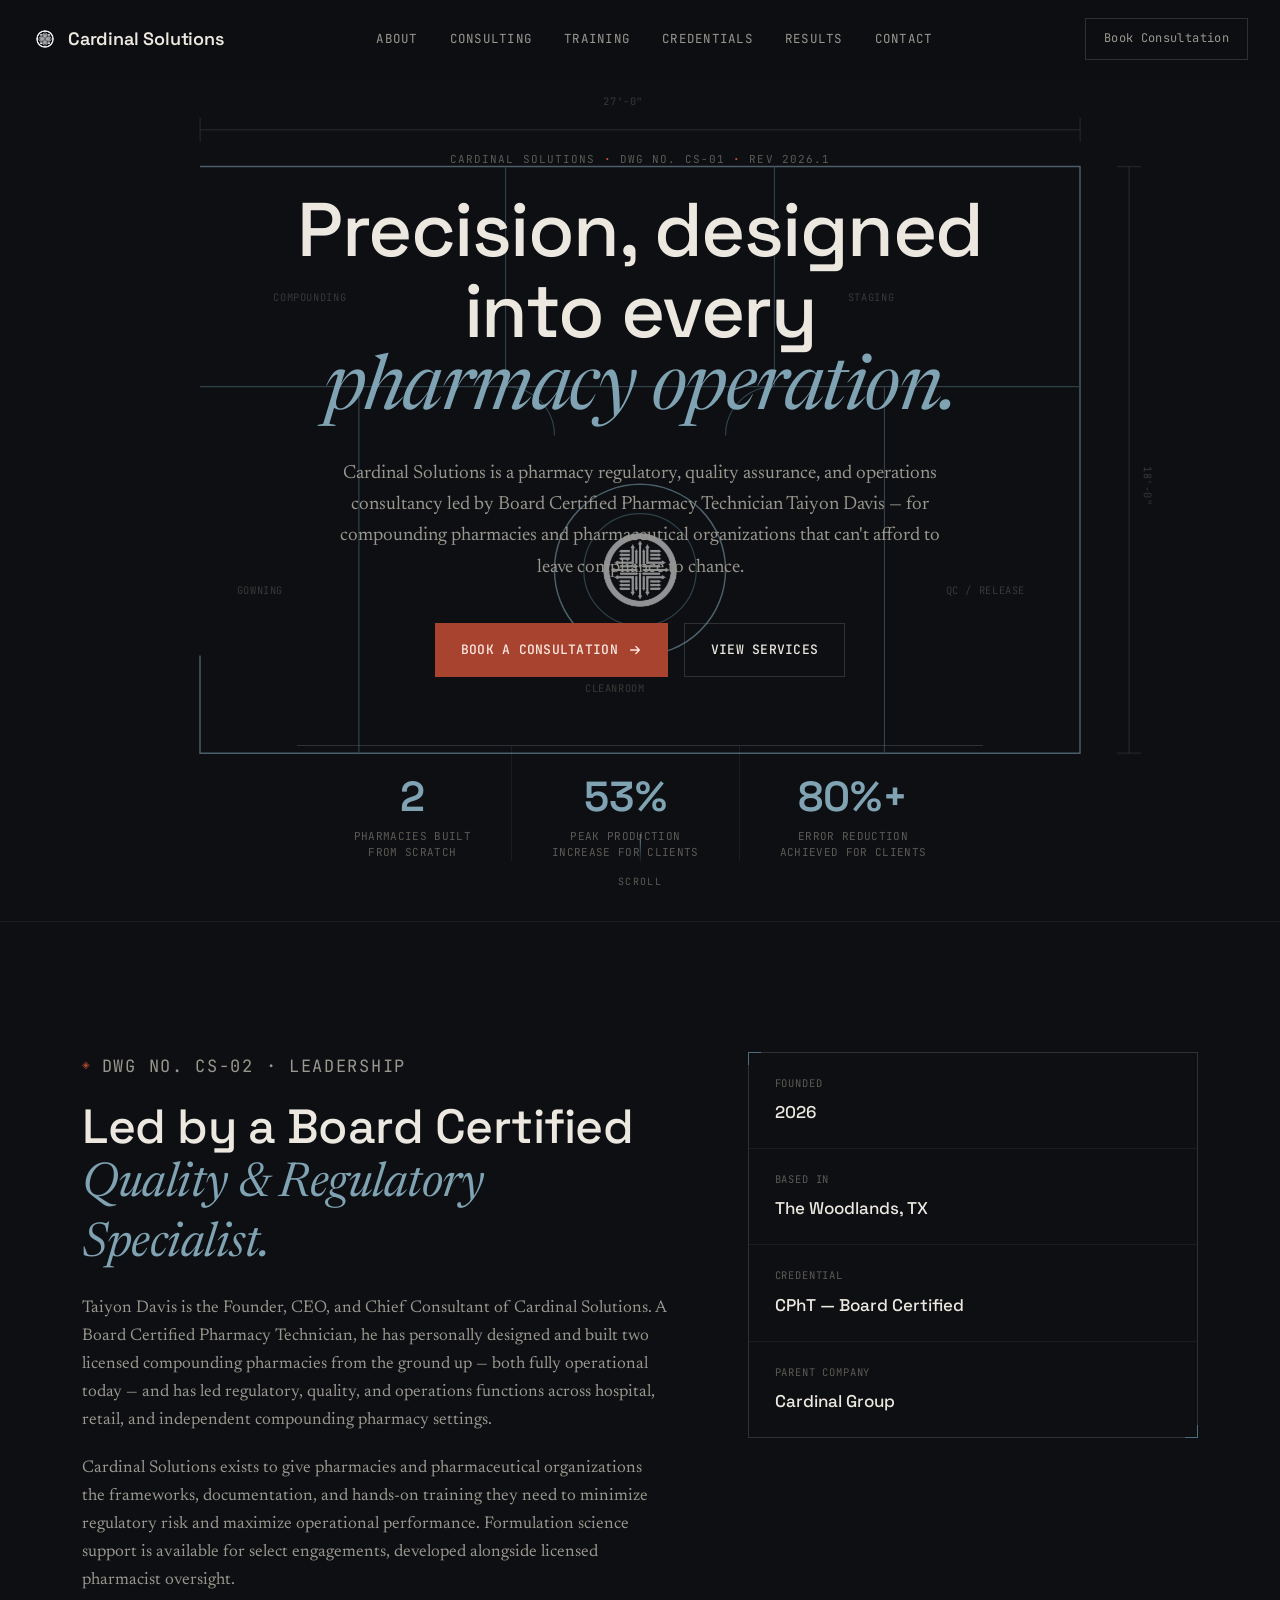
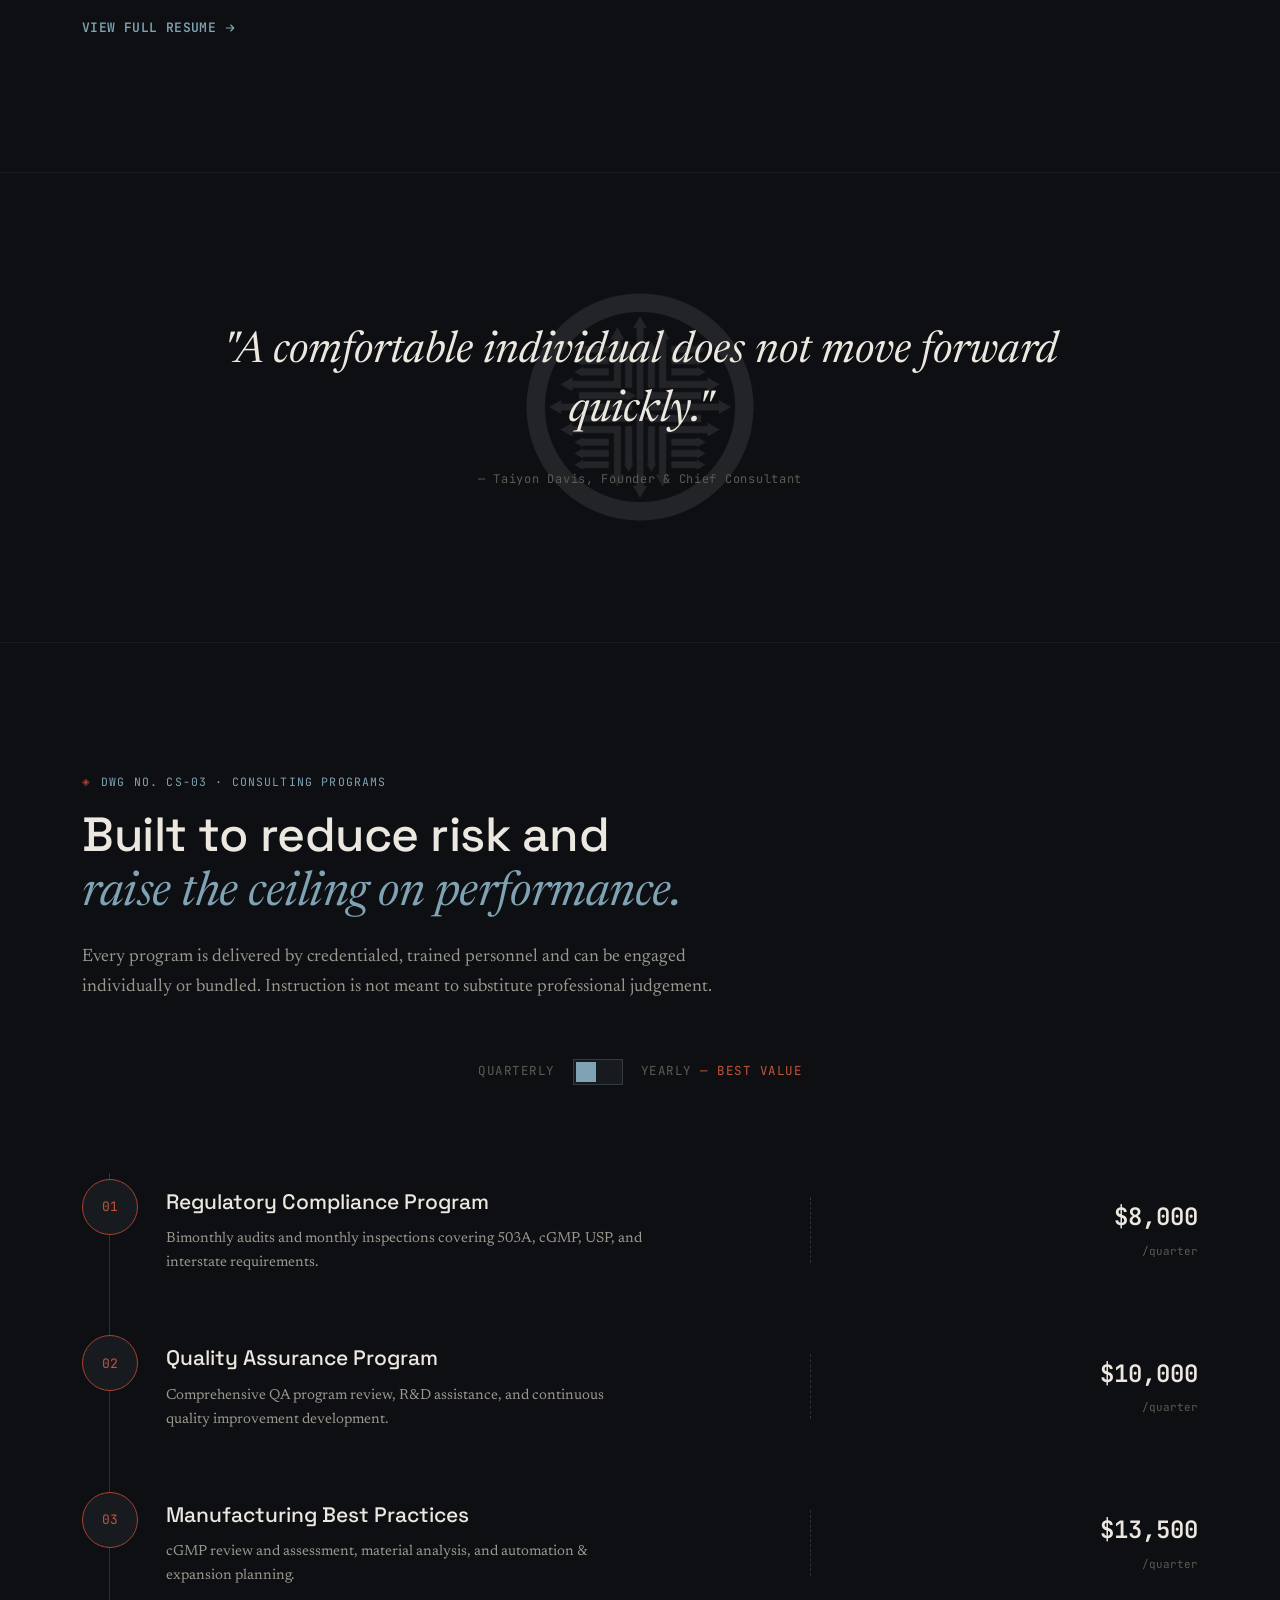
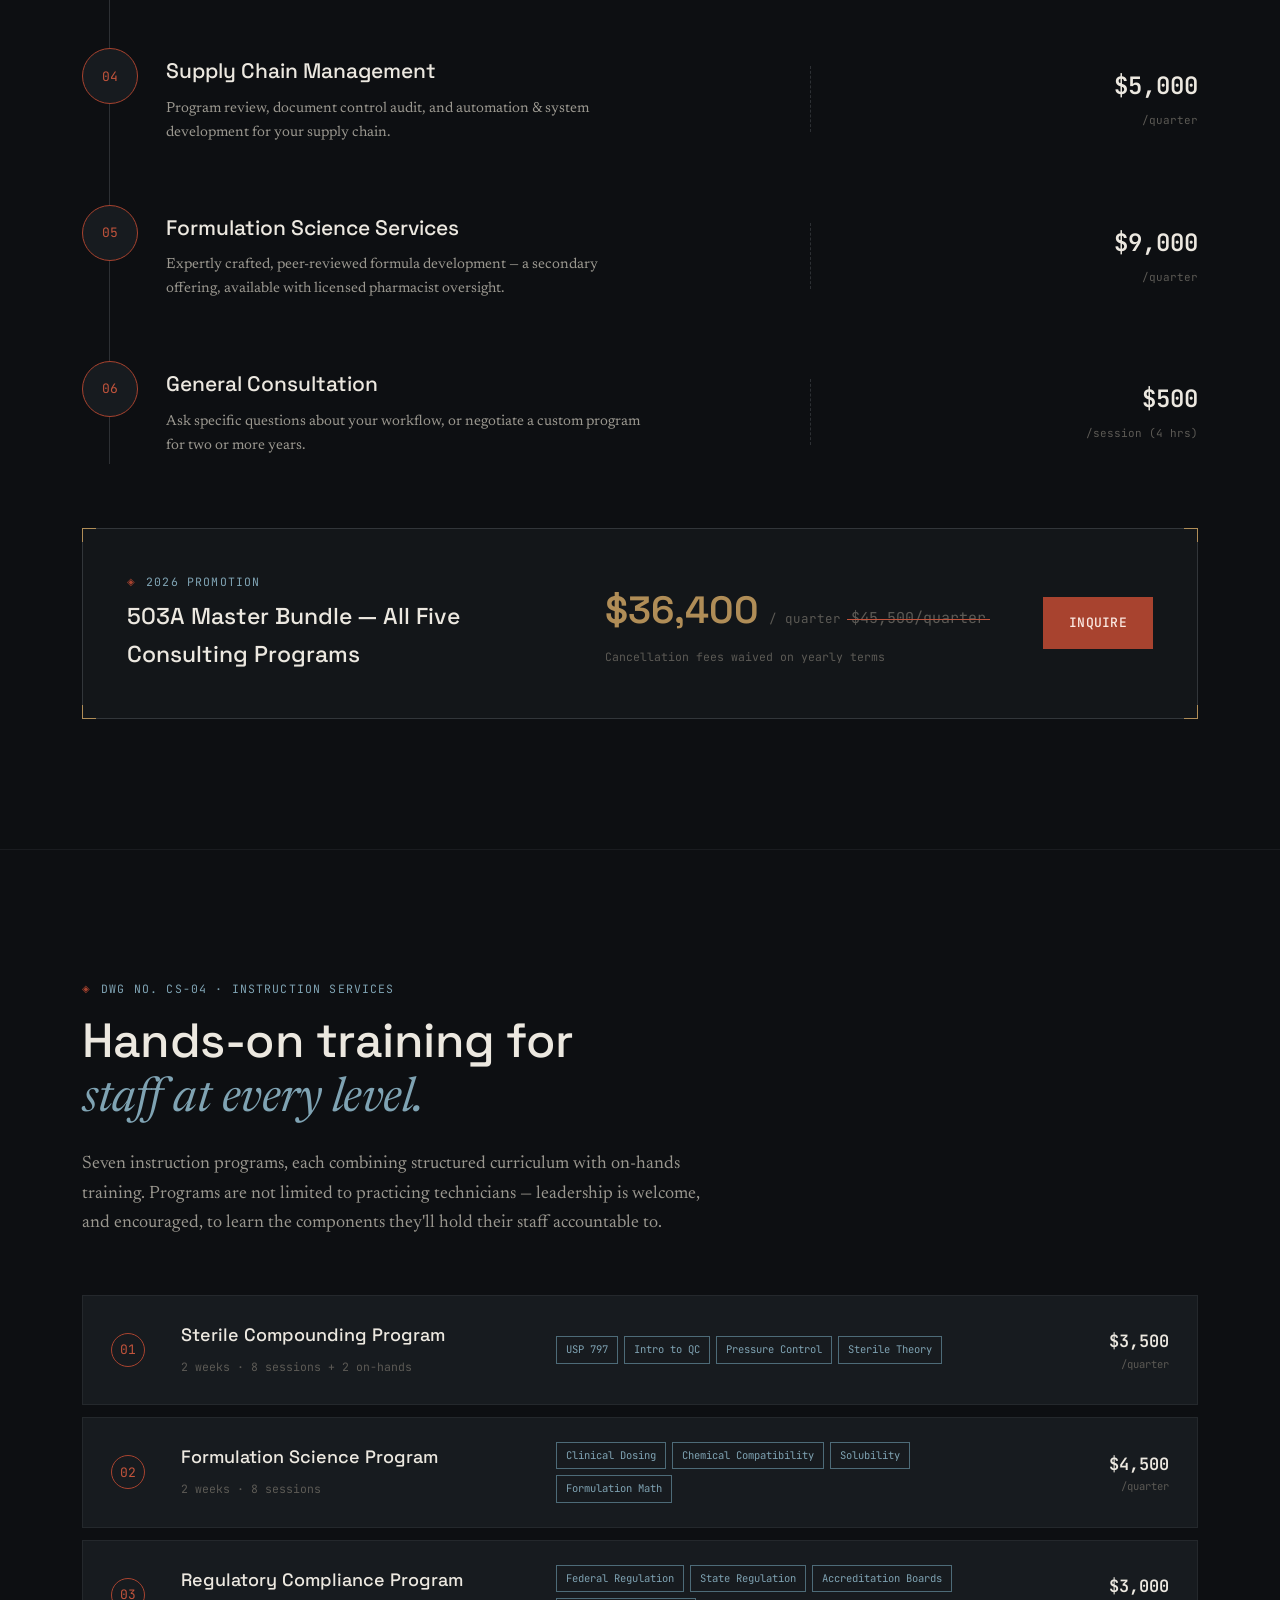
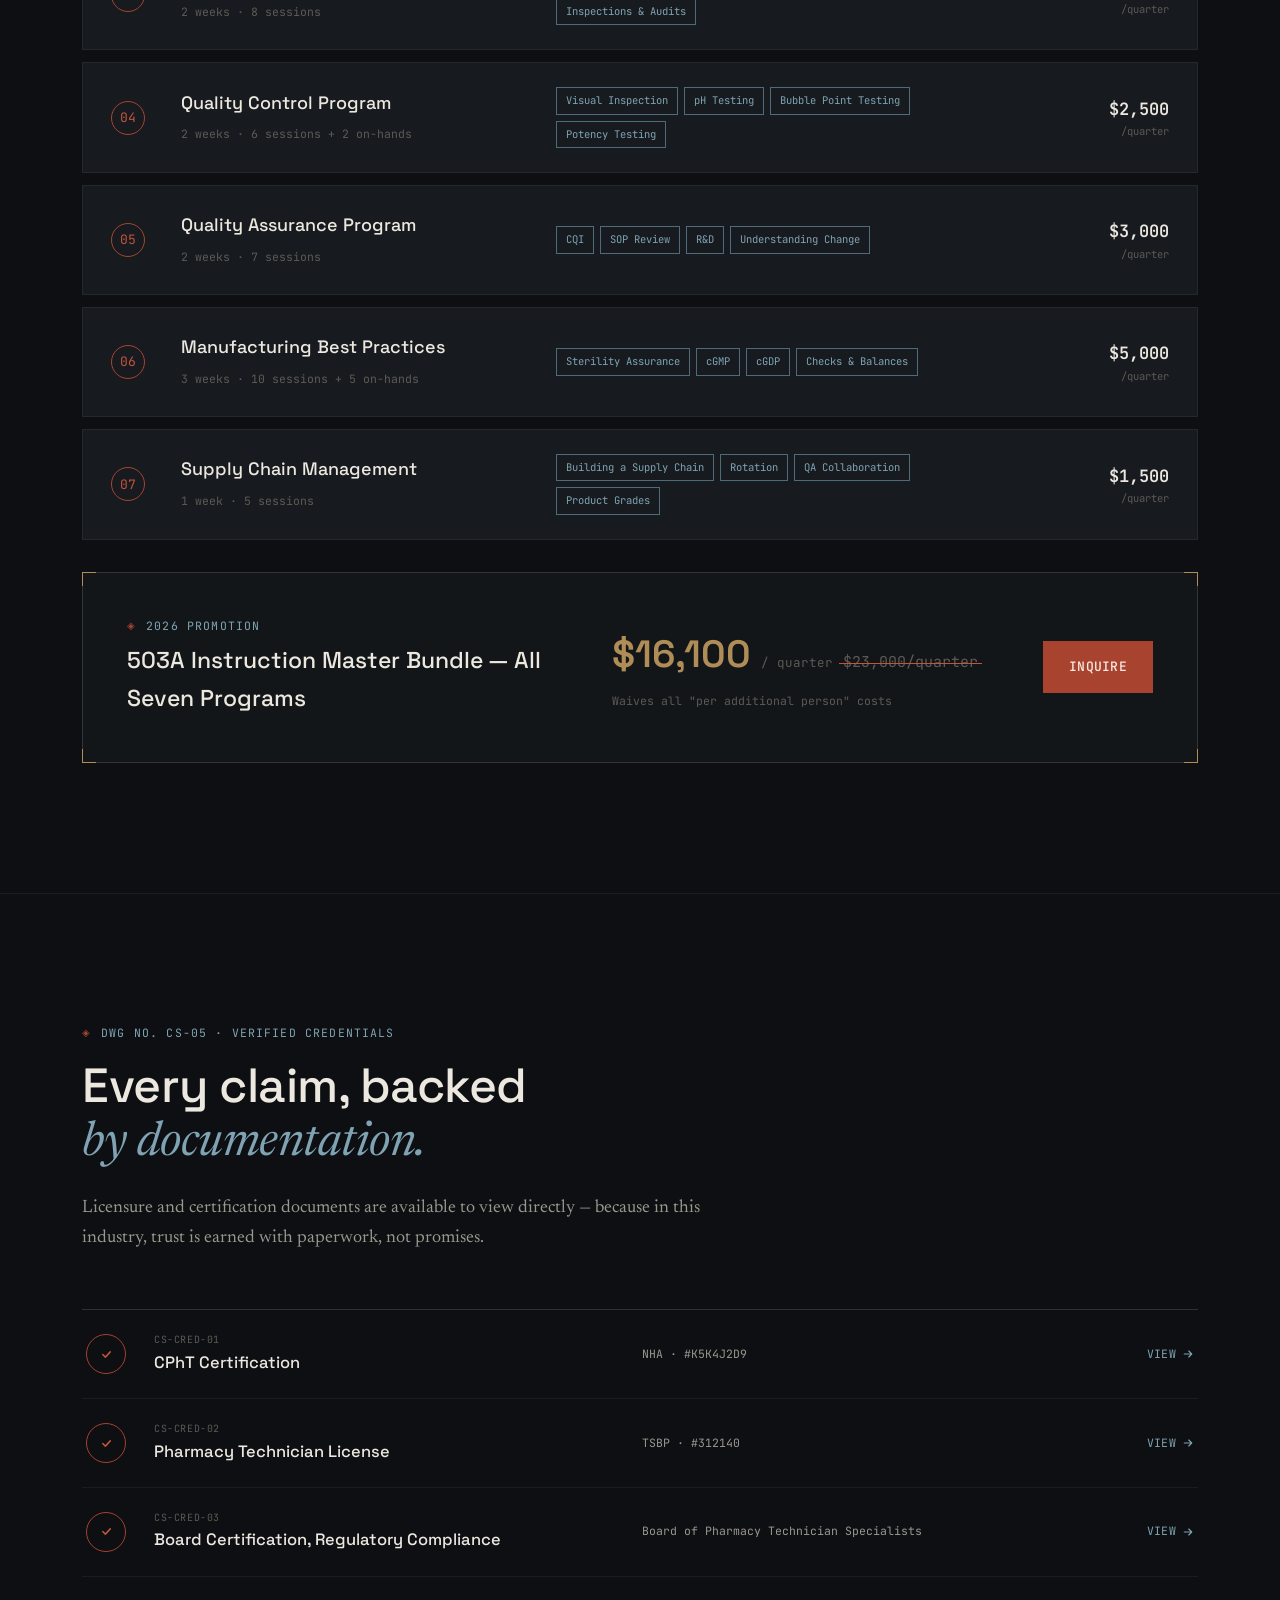
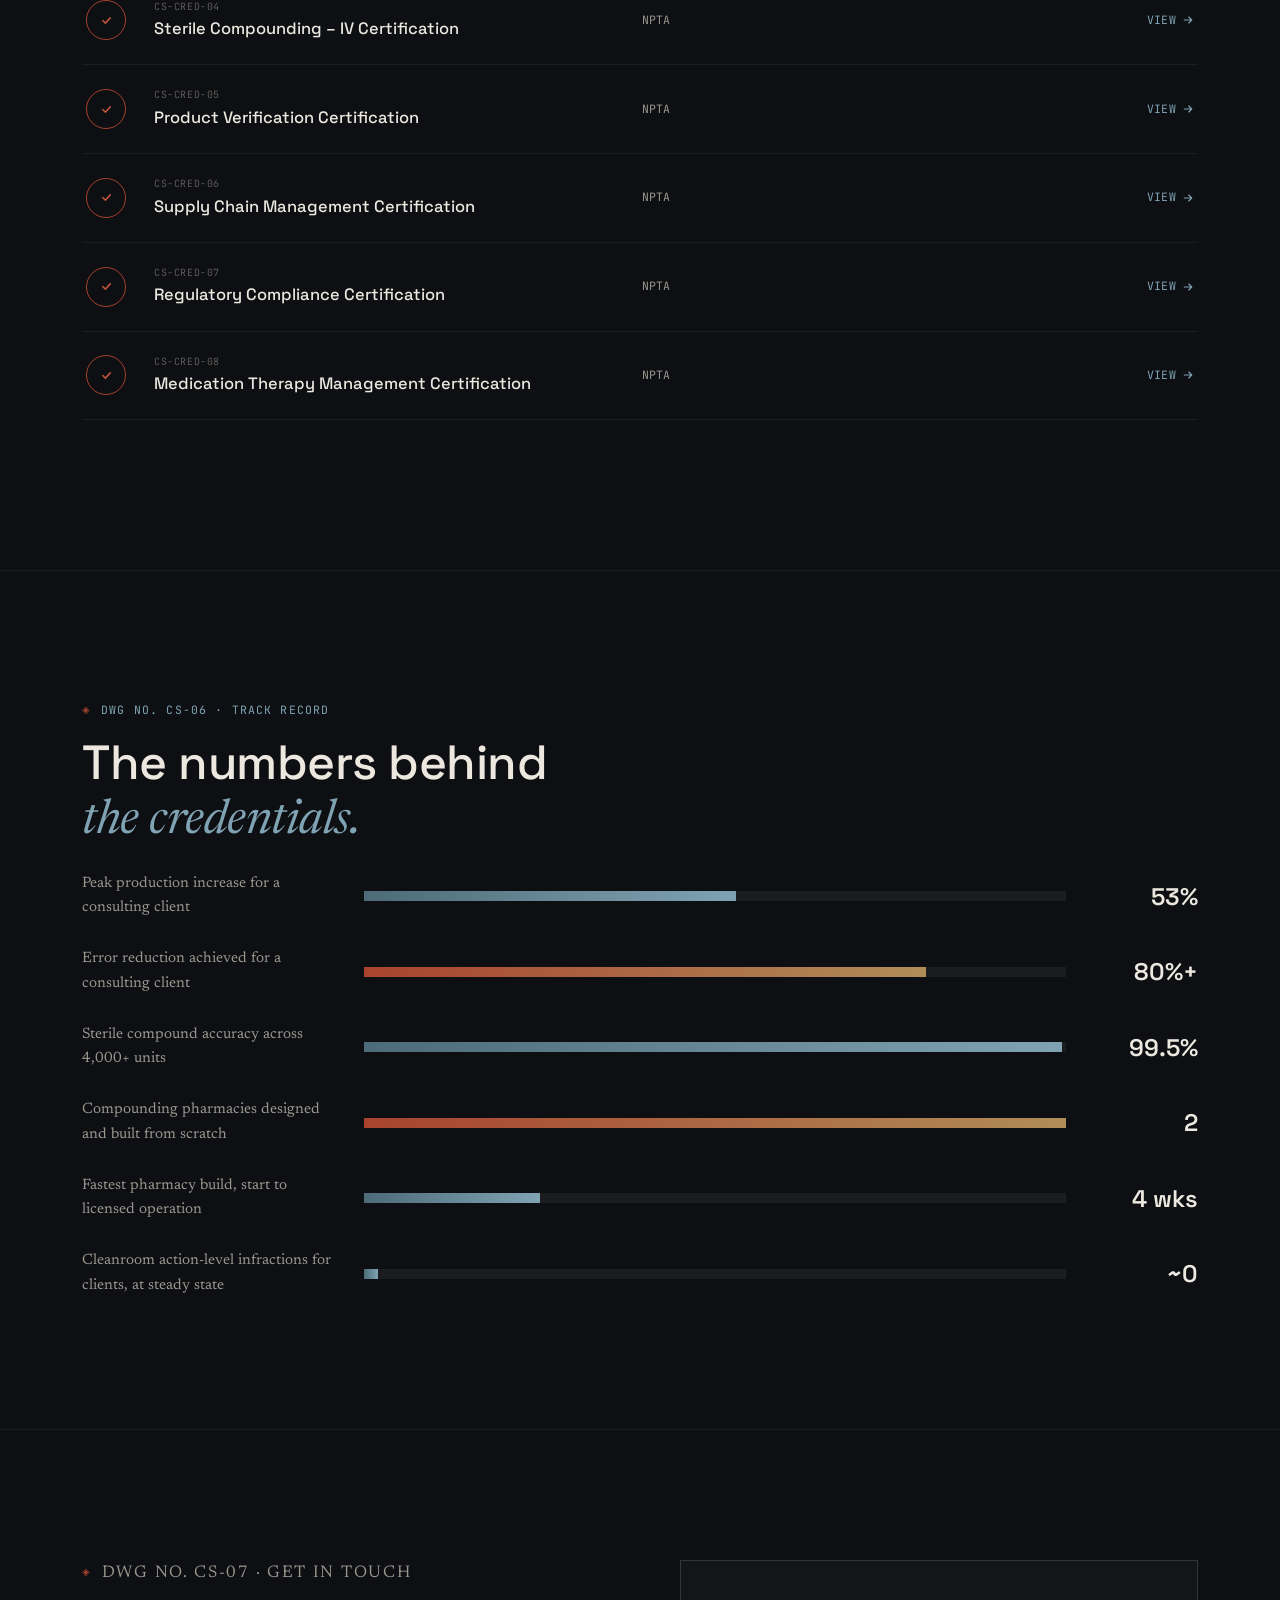
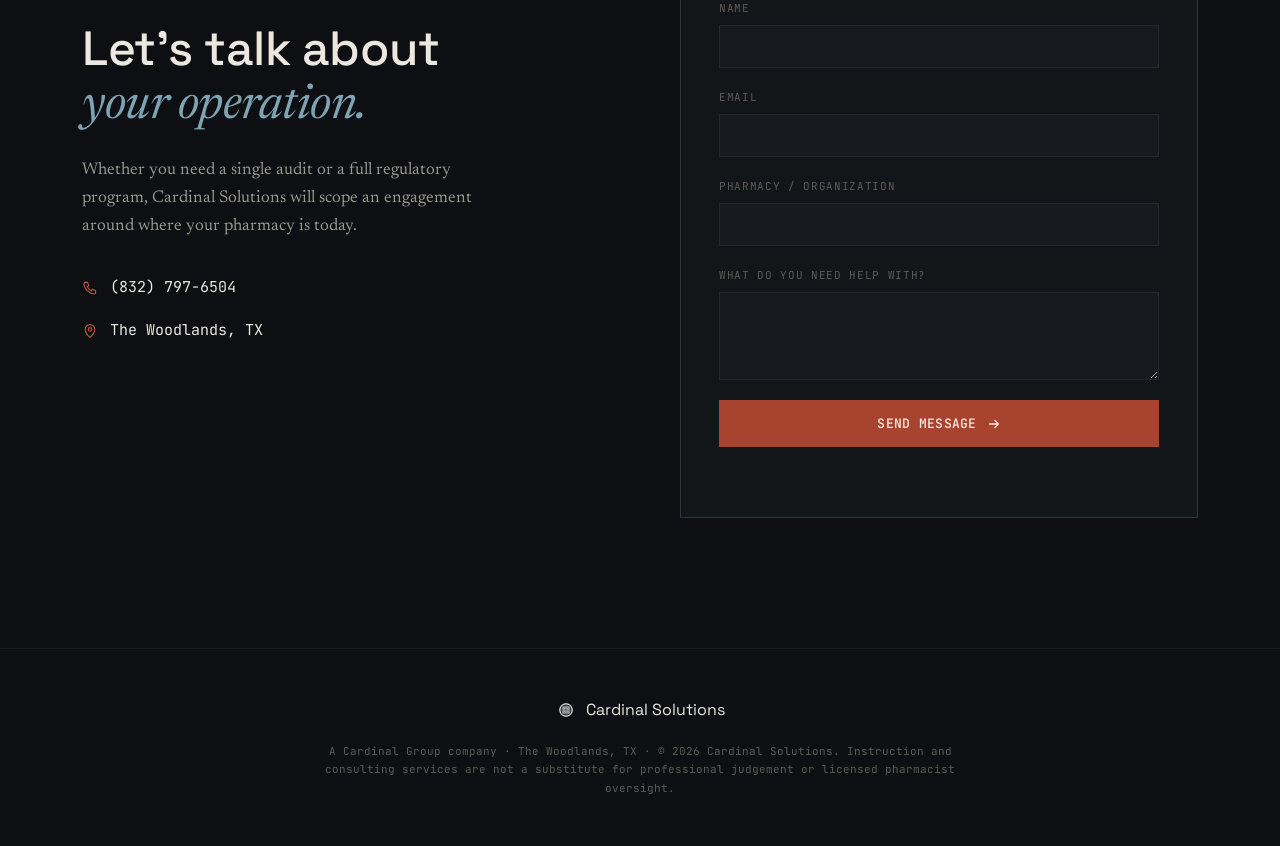
==== index.html @ 23b8e98d "Initial Cardinal Solutions site" ====
<!DOCTYPE html>
<html lang="en">
<head>
<meta charset="UTF-8">
<meta name="viewport" content="width=device-width, initial-scale=1.0">
<title>Cardinal Solutions — Pharmacy Regulatory, Quality &amp; Operations Consulting</title>
<meta name="description" content="Cardinal Solutions provides regulatory compliance, quality assurance, and operations consulting for compounding pharmacies and pharmaceutical organizations, led by Board Certified Pharmacy Technician Taiyon Davis.">
<link rel="icon" href="assets/brand/logo.png">
<link rel="preconnect" href="https://fonts.googleapis.com">
<link rel="preconnect" href="https://fonts.gstatic.com" crossorigin>
<link href="https://fonts.googleapis.com/css2?family=Space+Grotesk:wght@400;500;600;700&family=Newsreader:ital,wght@0,400;0,500;1,400;1,500&family=JetBrains+Mono:wght@400;500;600&display=swap" rel="stylesheet">
<link rel="stylesheet" href="styles.css">
</head>
<body>

<div style="position:fixed;top:0;left:0;width:100%;height:2px;z-index:1000;"><div id="progressFill" style="height:100%;width:0%;background:linear-gradient(90deg,var(--redline),var(--gold));transition:width .1s linear;"></div></div>

<header class="nav" id="nav">
  <a href="#top" class="nav-brand">
    <img src="assets/brand/logo.png" alt="Cardinal Solutions" class="nav-logo">
    <span>Cardinal Solutions</span>
  </a>
  <nav class="nav-links" id="navLinks">
    <a href="#about" data-nav>About</a>
    <a href="#services" data-nav>Consulting</a>
    <a href="#courses" data-nav>Training</a>
    <a href="#credentials" data-nav>Credentials</a>
    <a href="#results" data-nav>Results</a>
    <a href="#contact" data-nav>Contact</a>
  </nav>
  <a href="#contact" class="nav-cta">Book Consultation</a>
  <button class="nav-toggle" id="navToggle" aria-label="Toggle menu"><span></span><span></span><span></span></button>
</header>

<!-- HERO -->
<section class="hero" id="top">
  <div class="hero-schematic">
    <svg viewBox="0 0 900 620" fill="none" xmlns="http://www.w3.org/2000/svg">
      <rect class="schem-line bright" x="90" y="70" width="720" height="480" style="animation-delay:0s" />
      <path class="schem-line" d="M 340 70 L 340 250 L 90 250" style="animation-delay:.3s" />
      <path class="schem-line" d="M 340 250 L 560 250 L 560 70" style="animation-delay:.5s" />
      <path class="schem-line" d="M 560 250 L 810 250" style="animation-delay:.6s" />
      <path class="schem-line" d="M 220 250 L 220 550" style="animation-delay:.7s" />
      <path class="schem-line" d="M 650 250 L 650 550" style="animation-delay:.8s" />
      <path class="schem-line" d="M 340 250 A 40 40 0 0 1 380 290" style="animation-delay:1.1s" />
      <path class="schem-line" d="M 560 250 A 40 40 0 0 0 520 290" style="animation-delay:1.2s" />
      <g style="animation-delay:1.4s">
        <circle class="schem-line bright" cx="450" cy="400" r="70" />
        <circle class="schem-line" cx="450" cy="400" r="46" style="animation-delay:1.6s" />
        <image class="schem-emblem" x="405" y="355" width="90" height="90" href="assets/brand/logo.png" style="animation-delay:1.9s" />
      </g>
      <g class="schem-dim">
        <path class="schem-line schem-dim" d="M 90 40 L 810 40" style="animation-delay:2.1s" />
        <path class="schem-line schem-dim" d="M 90 30 L 90 50 M 810 30 L 810 50" style="animation-delay:2.2s" />
        <path class="schem-line schem-dim" d="M 850 70 L 850 550" style="animation-delay:2.1s" />
        <path class="schem-line schem-dim" d="M 840 70 L 860 70 M 840 550 L 860 550" style="animation-delay:2.2s" />
      </g>
      <text class="schem-label" x="150" y="180" style="animation-delay:2.4s">COMPOUNDING</text>
      <text class="schem-label" x="620" y="180" style="animation-delay:2.5s">STAGING</text>
      <text class="schem-label" x="120" y="420" style="animation-delay:2.6s">GOWNING</text>
      <text class="schem-label" x="700" y="420" style="animation-delay:2.7s">QC / RELEASE</text>
      <text class="schem-label" x="405" y="500" style="animation-delay:2.8s">CLEANROOM</text>
      <text class="schem-label" x="420" y="20" style="animation-delay:2.9s">27'-0"</text>
      <text class="schem-label" x="862" y="315" style="animation-delay:2.9s" transform="rotate(90 862 315)">18'-0"</text>
    </svg>
  </div>
  <div class="hero-inner">
    <p class="hero-dwgnum reveal">Cardinal Solutions <b>·</b> Dwg No. CS&#8209;01 <b>·</b> Rev 2026.1</p>
    <h1 class="hero-title">
      <span class="line reveal">Precision, designed</span>
      <span class="line reveal">into every</span>
      <span class="line reveal hero-accent">pharmacy operation.</span>
    </h1>
    <p class="hero-sub reveal">
      Cardinal Solutions is a pharmacy regulatory, quality assurance, and operations
      consultancy led by Board Certified Pharmacy Technician Taiyon Davis — for
      compounding pharmacies and pharmaceutical organizations that can't afford to
      leave compliance to chance.
    </p>
    <div class="hero-actions reveal">
      <a href="#contact" class="btn btn-primary"><span>Book a Consultation</span>
        <svg width="14" height="14" viewBox="0 0 16 16" fill="none"><path d="M3 8h10M9 4l4 4-4 4" stroke="currentColor" stroke-width="1.5" stroke-linecap="round" stroke-linejoin="round"/></svg>
      </a>
      <a href="#services" class="btn btn-ghost">View Services</a>
    </div>
    <div class="hero-stats reveal">
      <div class="hero-stat"><span class="stat-num" data-count="2">0</span><span class="stat-label">Pharmacies built<br>from scratch</span></div>
      <div class="hero-stat"><span class="stat-num" data-count="53" data-suffix="%">0</span><span class="stat-label">Peak production<br>increase for clients</span></div>
      <div class="hero-stat"><span class="stat-num" data-count="80" data-suffix="%+">0</span><span class="stat-label">Error reduction<br>achieved for clients</span></div>
    </div>
  </div>
  <div class="hero-scroll-cue"><span></span>Scroll</div>
</section>

<!-- ABOUT -->
<section class="section about" id="about">
  <div class="section-inner about-grid">
    <div class="about-copy">
      <p class="eyebrow reveal">Dwg No. CS&#8209;02 · Leadership</p>
      <h2 class="section-title reveal">Led by a Board Certified<br><em>Quality &amp; Regulatory Specialist.</em></h2>
      <p class="reveal">
        Taiyon Davis is the Founder, CEO, and Chief Consultant of Cardinal Solutions.
        A Board Certified Pharmacy Technician, he has personally designed and built two
        licensed compounding pharmacies from the ground up — both fully operational
        today — and has led regulatory, quality, and operations functions across
        hospital, retail, and independent compounding pharmacy settings.
      </p>
      <p class="reveal">
        Cardinal Solutions exists to give pharmacies and pharmaceutical organizations
        the frameworks, documentation, and hands-on training they need to minimize
        regulatory risk and maximize operational performance. Formulation science
        support is available for select engagements, developed alongside licensed
        pharmacist oversight.
      </p>
      <a href="assets/credentials/resume-taiyon-davis.pdf" target="_blank" rel="noopener" class="link-arrow reveal">
        View full resume <svg width="12" height="12" viewBox="0 0 16 16" fill="none"><path d="M3 8h10M9 4l4 4-4 4" stroke="currentColor" stroke-width="1.5" stroke-linecap="round" stroke-linejoin="round"/></svg>
      </a>
    </div>
    <div class="reveal">
      <div class="spec-panel">
        <div class="spec-row"><span class="spec-label">Founded</span><span class="spec-value">2026</span></div>
        <div class="spec-row"><span class="spec-label">Based in</span><span class="spec-value">The Woodlands, TX</span></div>
        <div class="spec-row"><span class="spec-label">Credential</span><span class="spec-value">CPhT — Board Certified</span></div>
        <div class="spec-row"><span class="spec-label">Parent company</span><span class="spec-value">Cardinal Group</span></div>
      </div>
    </div>
  </div>
</section>

<!-- FULL-BLEED QUOTE BREAK -->
<section class="quote-break">
  <img class="quote-break-watermark" src="assets/brand/logo.png" alt="">
  <blockquote class="reveal">"A comfortable individual does not move forward quickly."</blockquote>
  <cite class="reveal">— Taiyon Davis, Founder &amp; Chief Consultant</cite>
</section>

<!-- SERVICES — PROCESS FLOW -->
<section class="section services" id="services">
  <div class="section-inner">
    <p class="eyebrow reveal">Dwg No. CS&#8209;03 · Consulting Programs</p>
    <h2 class="section-title reveal">Built to reduce risk and<br><em>raise the ceiling on performance.</em></h2>
    <p class="section-lede reveal">
      Every program is delivered by credentialed, trained personnel and can be engaged
      individually or bundled. Instruction is not meant to substitute professional judgement.
    </p>

    <div class="pricing-toggle reveal">
      <span class="toggle-label" data-period-label="quarterly">Quarterly</span>
      <button class="toggle-switch" id="periodToggle" role="switch" aria-checked="false" aria-label="Toggle between quarterly and yearly pricing"><span class="toggle-knob"></span></button>
      <span class="toggle-label" data-period-label="yearly">Yearly <em>— best value</em></span>
    </div>

    <div class="flow" id="servicesFlow"><div class="flow-spine"></div></div>

    <div class="bundle-card reveal">
      <span class="corner-tl"></span><span class="corner-tr"></span><span class="corner-bl"></span><span class="corner-br"></span>
      <div class="bundle-head"><p class="eyebrow" style="margin-bottom:6px">2026 Promotion</p><h3>503A Master Bundle — All Five Consulting Programs</h3></div>
      <div class="bundle-prices">
        <div class="bundle-price" data-period="quarterly"><span class="bundle-price-num">$36,400</span><span class="bundle-price-unit">/ quarter</span><span class="bundle-price-was">$45,500/quarter<span class="strike"></span></span></div>
        <div class="bundle-price" data-period="yearly" style="display:none"><span class="bundle-price-num">$122,590</span><span class="bundle-price-unit">/ year</span><span class="bundle-price-was">$149,500/year<span class="strike"></span></span></div>
        <p class="bundle-price-note">Cancellation fees waived on yearly terms</p>
      </div>
      <a href="#contact" class="btn btn-primary">Inquire</a>
    </div>
  </div>
</section>

<!-- COURSES -->
<section class="section courses" id="courses">
  <div class="section-inner">
    <p class="eyebrow reveal">Dwg No. CS&#8209;04 · Instruction Services</p>
    <h2 class="section-title reveal">Hands-on training for<br><em>staff at every level.</em></h2>
    <p class="section-lede reveal">
      Seven instruction programs, each combining structured curriculum with on-hands
      training. Programs are not limited to practicing technicians — leadership is
      welcome, and encouraged, to learn the components they'll hold their staff accountable to.
    </p>
    <div class="course-list" id="courseList"></div>
    <div class="bundle-card reveal">
      <span class="corner-tl"></span><span class="corner-tr"></span><span class="corner-bl"></span><span class="corner-br"></span>
      <div class="bundle-head"><p class="eyebrow" style="margin-bottom:6px">2026 Promotion</p><h3>503A Instruction Master Bundle — All Seven Programs</h3></div>
      <div class="bundle-prices">
        <div class="bundle-price" data-period="quarterly"><span class="bundle-price-num">$16,100</span><span class="bundle-price-unit">/ quarter</span><span class="bundle-price-was">$23,000/quarter<span class="strike"></span></span></div>
        <div class="bundle-price" data-period="yearly" style="display:none"><span class="bundle-price-num">$60,000</span><span class="bundle-price-unit">/ year</span><span class="bundle-price-was">$80,500/year<span class="strike"></span></span></div>
        <p class="bundle-price-note">Waives all "per additional person" costs</p>
      </div>
      <a href="#contact" class="btn btn-primary">Inquire</a>
    </div>
  </div>
</section>

<!-- CREDENTIALS — CERTIFICATE WALL -->
<section class="section credentials" id="credentials">
  <div class="section-inner">
    <p class="eyebrow reveal">Dwg No. CS&#8209;05 · Verified Credentials</p>
    <h2 class="section-title reveal">Every claim, backed<br><em>by documentation.</em></h2>
    <p class="section-lede reveal">
      Licensure and certification documents are available to view directly — because
      in this industry, trust is earned with paperwork, not promises.
    </p>
    <div class="cred-ledger" id="certWall"></div>
  </div>
</section>

<!-- RESULTS — BAR CHART -->
<section class="section results" id="results">
  <div class="section-inner">
    <p class="eyebrow reveal">Dwg No. CS&#8209;06 · Track Record</p>
    <h2 class="section-title reveal">The numbers behind<br><em>the credentials.</em></h2>
    <div class="chart" id="resultsChart"></div>
  </div>
</section>

<!-- CONTACT -->
<section class="section contact" id="contact">
  <div class="section-inner contact-grid">
    <div class="contact-copy">
      <p class="eyebrow reveal">Dwg No. CS&#8209;07 · Get in Touch</p>
      <h2 class="section-title reveal">Let's talk about<br><em>your operation.</em></h2>
      <p class="reveal">Whether you need a single audit or a full regulatory program, Cardinal Solutions will scope an engagement around where your pharmacy is today.</p>
      <div class="contact-details reveal">
        <a href="tel:+18327976504" class="contact-line">
          <svg width="16" height="16" viewBox="0 0 20 20" fill="none"><path d="M4 3h3l1.5 4L6.5 8.5a11 11 0 0 0 5 5L13 11.5l4 1.5v3c0 1-1 1.5-2 1.5C9.5 17.5 2.5 10.5 2.5 5c0-1 .5-2 1.5-2Z" stroke="currentColor" stroke-width="1.4" stroke-linejoin="round"/></svg>
          (832) 797-6504
        </a>
        <div class="contact-line">
          <svg width="16" height="16" viewBox="0 0 20 20" fill="none"><path d="M10 18s6-5.5 6-10a6 6 0 1 0-12 0c0 4.5 6 10 6 10Z" stroke="currentColor" stroke-width="1.4"/><circle cx="10" cy="8" r="2.2" stroke="currentColor" stroke-width="1.4"/></svg>
          The Woodlands, TX
        </div>
      </div>
    </div>
    <form class="contact-form reveal" id="contactForm">
      <div class="form-row"><label for="fName">Name</label><input type="text" id="fName" name="name" required></div>
      <div class="form-row"><label for="fEmail">Email</label><input type="email" id="fEmail" name="email" required></div>
      <div class="form-row"><label for="fOrg">Pharmacy / Organization</label><input type="text" id="fOrg" name="org"></div>
      <div class="form-row"><label for="fMsg">What do you need help with?</label><textarea id="fMsg" name="message" rows="4" required></textarea></div>
      <button type="submit" class="btn btn-primary btn-block"><span>Send Message</span>
        <svg width="14" height="14" viewBox="0 0 16 16" fill="none"><path d="M3 8h10M9 4l4 4-4 4" stroke="currentColor" stroke-width="1.5" stroke-linecap="round" stroke-linejoin="round"/></svg>
      </button>
      <p class="form-note" id="formNote"></p>
    </form>
  </div>
</section>

<footer class="footer">
  <div class="footer-inner">
    <div class="footer-brand"><img src="assets/brand/logo.png" alt="Cardinal Solutions"><span>Cardinal Solutions</span></div>
    <p class="footer-note">A Cardinal Group company · The Woodlands, TX · © 2026 Cardinal Solutions. Instruction and consulting services are not a substitute for professional judgement or licensed pharmacist oversight.</p>
  </div>
</footer>

<script src="script.js"></script>
</body>
</html>
---- styles.css ----
/* ============================================
   CARDINAL SOLUTIONS — BLUEPRINT SYSTEM v2
   Quieter, warmer palette. Diagrams over cards.
   Display: Space Grotesk / Body: Newsreader / Data: JetBrains Mono
   ============================================ */
:root {
  --bg: #0d0f12;
  --bg-deep: #08090b;
  --surface: #131619;
  --card: #171b1f;
  --card-hover: #1c2126;
  --line: rgba(160, 170, 175, 0.09);
  --line-bright: rgba(160, 170, 175, 0.22);
  --grid-line: rgba(160, 170, 175, 0.04);
  --text: #ece8e0;
  --text-dim: #9a978f;
  --text-faint: #5c5a55;
  --blue: #7fa3b3;
  --blue-dim: #4d6b78;
  --redline: #a8432f;
  --redline-bright: #c2543c;
  --gold: #b08d57;

  --display: 'Space Grotesk', 'Arial Narrow', sans-serif;
  --serif: 'Newsreader', Georgia, serif;
  --mono: 'JetBrains Mono', 'Courier New', monospace;

  --container: 1180px;
  --ease: cubic-bezier(0.16, 1, 0.3, 1);
}

* { margin: 0; padding: 0; box-sizing: border-box; }
html { scroll-behavior: smooth; }

@media (prefers-reduced-motion: reduce) {
  html { scroll-behavior: auto; }
  * { animation-duration: 0.01ms !important; animation-iteration-count: 1 !important; transition-duration: 0.01ms !important; }
}

body {
  background: var(--bg);
  color: var(--text);
  font-family: var(--serif);
  font-size: 16px;
  line-height: 1.65;
  overflow-x: hidden;
  -webkit-font-smoothing: antialiased;
}

a { color: inherit; text-decoration: none; }
img { max-width: 100%; display: block; }
button { font-family: inherit; cursor: pointer; background: none; border: none; color: inherit; }
::selection { background: var(--redline); color: var(--text); }

.eyebrow { font-family: var(--mono); font-size: 11.5px; letter-spacing: 0.1em; text-transform: uppercase; color: var(--blue); margin-bottom: 16px; display: flex; align-items: center; gap: 10px; }
.eyebrow::before { content: '◈'; color: var(--redline); font-size: 10px; }

.section-title { font-family: var(--display); font-weight: 500; font-size: clamp(30px, 4vw, 48px); line-height: 1.12; letter-spacing: -0.01em; margin-bottom: 22px; }
.section-title em { font-style: italic; font-family: var(--serif); color: var(--blue); font-weight: 400; }
.section-lede { color: var(--text-dim); font-size: 18px; max-width: 640px; margin-bottom: 56px; font-family: var(--serif); }
.section { padding: 130px 0; position: relative; border-top: 1px solid var(--line); }
.section-inner { max-width: var(--container); margin: 0 auto; padding: 0 32px; }

.reveal { opacity: 0; transform: translateY(24px); transition: opacity 0.8s var(--ease), transform 0.8s var(--ease); }
.reveal.in-view { opacity: 1; transform: translateY(0); }

/* ============ NAV ============ */
.nav { position: fixed; top: 0; left: 0; right: 0; z-index: 500; display: flex; align-items: center; justify-content: space-between; padding: 18px 32px; background: rgba(13,15,18,0.78); backdrop-filter: blur(14px); border-bottom: 1px solid transparent; transition: border-color 0.4s var(--ease), padding 0.4s var(--ease); }
.nav.scrolled { border-bottom-color: var(--line-bright); padding: 12px 32px; }
.nav-brand { display: flex; align-items: center; gap: 10px; font-family: var(--display); font-size: 18px; font-weight: 600; letter-spacing: -0.01em; }
.nav-logo { width: 26px; height: 26px; filter: invert(1); opacity: 0.95; }
.nav-links { display: flex; gap: 4px; font-family: var(--mono); }
.nav-links a { font-size: 12.5px; color: var(--text-dim); padding: 8px 14px; letter-spacing: 0.02em; transition: color 0.25s; position: relative; text-transform: uppercase; }
.nav-links a:hover { color: var(--text); }
.nav-links a.active { color: var(--blue); }
.nav-links a.active::before { content: '# '; color: var(--redline); }
.nav-cta { font-family: var(--mono); font-size: 12px; padding: 10px 18px; border: 1px solid var(--line-bright); color: var(--text-dim); transition: all 0.3s var(--ease); letter-spacing: 0.03em; }
.nav-cta:hover { border-color: var(--blue); color: var(--blue); }
.nav-toggle { display: none; flex-direction: column; gap: 5px; width: 26px; }
.nav-toggle span { display: block; height: 1.5px; background: var(--text); }

/* ============ HERO ============ */
.hero {
  position: relative; min-height: 100vh; display: flex; align-items: center; justify-content: center; padding: 150px 32px 60px; overflow: hidden;
}
.hero-schematic { position: absolute; inset: 0; width: 100%; height: 100%; display: flex; align-items: center; justify-content: center; opacity: 0.55; pointer-events: none; }
.hero-schematic svg { width: min(1100px, 92vw); height: auto; }
.schem-line { fill: none; stroke: var(--blue-dim); stroke-width: 1; stroke-dasharray: 2000; stroke-dashoffset: 2000; animation: draw 3.2s var(--ease) forwards; }
.schem-line.bright { stroke: var(--blue); stroke-width: 1.2; }
.schem-line.redline { stroke: var(--redline-bright); stroke-width: 1; opacity: 0.75; }
.schem-dim { stroke: var(--text-faint); stroke-width: 0.6; }
.schem-label { font-family: 'JetBrains Mono', monospace; font-size: 8.5px; fill: var(--text-faint); letter-spacing: 0.06em; opacity: 0; animation: fadeInLabel 1s ease forwards; }
.schem-emblem { opacity: 0; filter: invert(1); animation: fadeInLabel 1.2s ease forwards; }
@keyframes draw { to { stroke-dashoffset: 0; } }
@keyframes fadeInLabel { to { opacity: 1; } }

.hero-inner { position: relative; z-index: 2; max-width: 880px; text-align: center; }
.hero-dwgnum { font-family: var(--mono); font-size: 11px; color: var(--text-faint); letter-spacing: 0.1em; margin-bottom: 22px; text-transform: uppercase; }
.hero-dwgnum b { color: var(--redline-bright); }
.hero-title { font-family: var(--display); font-weight: 500; font-size: clamp(38px, 6.4vw, 76px); line-height: 1.06; letter-spacing: -0.02em; margin-bottom: 26px; }
.hero-title .line { display: block; }
.hero-accent { font-family: var(--serif); font-style: italic; color: var(--blue); font-weight: 400; }
.hero-sub { font-family: var(--serif); font-size: 19px; color: var(--text-dim); max-width: 600px; margin: 0 auto 40px; }
.hero-actions { display: flex; gap: 16px; justify-content: center; margin-bottom: 68px; flex-wrap: wrap; }

.btn { display: inline-flex; align-items: center; gap: 10px; padding: 15px 26px; font-family: var(--mono); font-size: 13px; font-weight: 500; letter-spacing: 0.02em; transition: all 0.3s var(--ease); text-transform: uppercase; }
.btn svg { transition: transform 0.3s var(--ease); }
.btn-primary { background: var(--redline); color: #fbe9e2; }
.btn-primary:hover { background: var(--redline-bright); transform: translateY(-2px); }
.btn-primary:hover svg { transform: translateX(3px); }
.btn-ghost { border: 1px solid var(--line-bright); color: var(--text); }
.btn-ghost:hover { border-color: var(--blue); color: var(--blue); }
.btn-block { width: 100%; justify-content: center; }

.hero-stats { display: flex; justify-content: center; gap: 0; flex-wrap: wrap; border-top: 1px solid var(--line-bright); padding-top: 0; }
.hero-stat { display: flex; flex-direction: column; align-items: center; text-align: center; padding: 30px 40px 0; border-right: 1px solid var(--line); }
.hero-stat:last-child { border-right: none; }
.stat-num { font-family: var(--display); font-size: 42px; font-weight: 600; color: var(--blue); line-height: 1; }
.stat-label { font-family: var(--mono); font-size: 11px; color: var(--text-faint); margin-top: 10px; line-height: 1.5; text-transform: uppercase; letter-spacing: 0.03em; }

.hero-scroll-cue { position: absolute; bottom: 30px; left: 50%; transform: translateX(-50%); display: flex; flex-direction: column; align-items: center; gap: 10px; font-family: var(--mono); font-size: 10px; letter-spacing: 0.14em; color: var(--text-faint); text-transform: uppercase; }
.hero-scroll-cue span { width: 1px; height: 30px; background: linear-gradient(var(--blue), transparent); animation: scrollPulse 2s infinite var(--ease); }
@keyframes scrollPulse { 0%,100% { opacity: 0.25; } 50% { opacity: 1; } }

/* ============ ABOUT ============ */
.about-grid { display: grid; grid-template-columns: 1.3fr 1fr; gap: 80px; align-items: start; }
.about-copy p { color: var(--text-dim); margin-bottom: 20px; font-size: 17px; }
.about-quote { border-left: 2px solid var(--redline); padding-left: 22px; margin: 34px 0; }
.about-quote p { font-family: var(--serif); font-style: italic; font-size: 21px; color: var(--text); margin-bottom: 8px; }
.about-quote span { font-family: var(--mono); font-size: 11.5px; color: var(--text-faint); }
.link-arrow { display: inline-flex; align-items: center; gap: 8px; color: var(--blue); font-weight: 600; font-family: var(--mono); font-size: 13px; text-transform: uppercase; letter-spacing: 0.03em; }
.link-arrow svg { transition: transform 0.3s var(--ease); }
.link-arrow:hover svg { transform: translateX(4px); }

.spec-panel { border: 1px solid var(--line-bright); position: relative; }
.spec-panel::before, .spec-panel::after { content: ''; position: absolute; width: 12px; height: 12px; border: 1.5px solid var(--blue-dim); }
.spec-panel::before { top: -1px; left: -1px; border-right: none; border-bottom: none; }
.spec-panel::after { bottom: -1px; right: -1px; border-left: none; border-top: none; }
.spec-row { padding: 22px 26px; border-bottom: 1px solid var(--line); display: flex; flex-direction: column; gap: 6px; }
.spec-row:last-child { border-bottom: none; }
.spec-label { font-family: var(--mono); font-size: 10.5px; text-transform: uppercase; letter-spacing: 0.08em; color: var(--text-faint); }
.spec-value { font-family: var(--display); font-size: 17px; font-weight: 500; }

/* ============ FULL-BLEED QUOTE BREAK ============ */
.quote-break { padding: 150px 32px; text-align: center; position: relative; overflow: hidden; border-top: 1px solid var(--line); }
.quote-break-watermark {
  position: absolute; top: 50%; left: 50%; transform: translate(-50%, -50%);
  width: 340px; height: 340px; opacity: 0.09; filter: invert(1); pointer-events: none;
}
.quote-break blockquote { font-family: var(--serif); font-style: italic; font-size: clamp(26px, 3.6vw, 44px); max-width: 880px; margin: 0 auto 24px; line-height: 1.35; color: var(--text); position: relative; z-index: 1; }
.quote-break cite { font-family: var(--mono); font-size: 12px; color: var(--text-faint); letter-spacing: 0.06em; font-style: normal; position: relative; z-index: 1; }

/* ============ PRICING TOGGLE ============ */
.pricing-toggle { display: flex; align-items: center; justify-content: center; gap: 18px; margin-bottom: 64px; font-family: var(--mono); }
.toggle-label { font-size: 12.5px; color: var(--text-faint); text-transform: uppercase; letter-spacing: 0.04em; }
.toggle-label em { color: var(--redline-bright); font-style: normal; }
.toggle-switch { width: 50px; height: 26px; background: var(--card); border: 1px solid var(--line-bright); position: relative; padding: 0; }
.toggle-knob { position: absolute; top: 2px; left: 2px; width: 20px; height: 20px; background: var(--blue); transition: transform 0.35s var(--ease); }
.toggle-switch[aria-checked="true"] .toggle-knob { transform: translateX(23px); background: var(--redline-bright); }

/* ============ SERVICES — PROCESS FLOW (replaces card grid) ============ */
.flow { position: relative; margin-bottom: 40px; }
.flow-spine { position: absolute; left: 27px; top: 24px; bottom: 24px; width: 1px; background: var(--line-bright); }
.flow-item { position: relative; display: grid; grid-template-columns: 56px 1fr; gap: 28px; padding: 30px 0; }
.flow-node {
  width: 56px; height: 56px; border-radius: 50%; background: var(--surface); border: 1px solid var(--line-bright);
  display: flex; align-items: center; justify-content: center; font-family: var(--mono); font-size: 13px; color: var(--blue);
  position: relative; z-index: 2; transition: all 0.4s var(--ease); flex-shrink: 0;
}
.flow-item.in-view .flow-node { border-color: var(--redline); color: var(--redline-bright); background: var(--card); }
.flow-body { display: grid; grid-template-columns: 1.6fr 1fr; gap: 24px; align-items: center; padding-top: 6px; }
.flow-text h3 { font-family: var(--display); font-size: 21px; font-weight: 500; margin-bottom: 8px; }
.flow-text p { color: var(--text-dim); font-size: 14.5px; font-family: var(--serif); max-width: 480px; }
.flow-price { text-align: right; font-family: var(--mono); border-left: 1px dashed var(--line-bright); padding-left: 24px; }
.flow-price .amt { font-size: 24px; font-weight: 600; color: var(--text); display: block; }
.flow-price .per { font-size: 11px; color: var(--text-faint); }

/* ---------- Bundle card with redline strike ---------- */
.bundle-card { background: var(--surface); border: 1px solid var(--line-bright); position: relative; padding: 44px; display: flex; align-items: center; justify-content: space-between; flex-wrap: wrap; gap: 24px; }
.bundle-card .corner-tl, .bundle-card .corner-tr, .bundle-card .corner-bl, .bundle-card .corner-br { position: absolute; width: 14px; height: 14px; border: 1.5px solid var(--gold); }
.bundle-card .corner-tl { top: -1px; left: -1px; border-right: none; border-bottom: none; }
.bundle-card .corner-tr { top: -1px; right: -1px; border-left: none; border-bottom: none; }
.bundle-card .corner-bl { bottom: -1px; left: -1px; border-right: none; border-top: none; }
.bundle-card .corner-br { bottom: -1px; right: -1px; border-left: none; border-top: none; }
.bundle-head h3 { font-family: var(--display); font-size: 23px; font-weight: 500; margin-top: 6px; max-width: 420px; }
.bundle-prices { display: flex; flex-direction: column; }
.bundle-price { display: flex; align-items: baseline; gap: 10px; flex-wrap: wrap; }
.bundle-price-was { font-family: var(--mono); font-size: 15px; color: var(--text-faint); position: relative; }
.bundle-price-was .strike { position: absolute; left: -3%; top: 50%; width: 0%; height: 1.5px; background: var(--redline-bright); transition: width 0.6s var(--ease) 0.2s; }
.in-view .bundle-price-was .strike { width: 106%; }
.bundle-price-num { font-family: var(--display); font-size: 38px; color: var(--gold); font-weight: 600; }
.bundle-price-unit { font-family: var(--mono); color: var(--text-faint); font-size: 12.5px; }
.bundle-price-note { width: 100%; font-family: var(--mono); font-size: 11.5px; color: var(--text-faint); margin-top: 6px; }

/* ============ COURSES — kept as list, recolored ============ */
.course-list { display: flex; flex-direction: column; gap: 12px; margin-bottom: 32px; }
.course-item { background: var(--card); border: 1px solid var(--line); position: relative; padding: 24px 28px; display: grid; grid-template-columns: 48px 1.3fr 1.7fr 130px; gap: 22px; align-items: center; transition: all 0.3s var(--ease); }
.course-item:hover { border-color: var(--blue-dim); background: var(--card-hover); }
.course-index { font-family: var(--mono); font-size: 13px; color: var(--redline-bright); width: 34px; height: 34px; border: 1px solid var(--redline); border-radius: 50%; display: flex; align-items: center; justify-content: center; }
.course-name h4 { font-family: var(--display); font-size: 18px; font-weight: 500; margin-bottom: 4px; }
.course-name span { font-family: var(--mono); font-size: 11.5px; color: var(--text-faint); }
.course-topics { display: flex; flex-wrap: wrap; gap: 6px; }
.topic-chip { font-family: var(--mono); font-size: 10.5px; color: var(--blue); border: 1px solid var(--blue-dim); padding: 4px 9px; }
.course-price { text-align: right; font-family: var(--mono); }
.course-price .amt { font-size: 17px; font-weight: 600; }
.course-price .per { font-size: 10.5px; color: var(--text-faint); display: block; }

/* ============ CREDENTIALS — LEDGER LIST (replaces angled card wall) ============ */
.cred-ledger { display: flex; flex-direction: column; border-top: 1px solid var(--line-bright); margin-bottom: 20px; }
.cred-row {
  display: grid; grid-template-columns: 44px 1.4fr 1.2fr 130px; gap: 24px; align-items: center;
  padding: 22px 4px; border-bottom: 1px solid var(--line); transition: background 0.3s var(--ease);
}
.cred-row:hover { background: var(--surface); }
.cred-seal {
  width: 40px; height: 40px; border-radius: 50%; border: 1.5px solid var(--redline);
  display: flex; align-items: center; justify-content: center; color: var(--redline-bright);
  transform: scale(0.5); opacity: 0; transition: all 0.5s var(--ease); flex-shrink: 0;
}
.cred-row.in-view .cred-seal { transform: scale(1); opacity: 1; }
.cred-seal svg { width: 15px; height: 15px; }
.cred-id { font-family: var(--mono); font-size: 10px; color: var(--text-faint); letter-spacing: 0.06em; text-transform: uppercase; }
.cred-name { font-family: var(--display); font-size: 16.5px; font-weight: 500; }
.cred-issuer { font-family: var(--mono); font-size: 11.5px; color: var(--text-dim); }
.cred-link { font-family: var(--mono); font-size: 11.5px; color: var(--blue); display: inline-flex; align-items: center; gap: 6px; text-transform: uppercase; letter-spacing: 0.03em; justify-self: end; }
.cred-link:hover { color: var(--gold); }

/* ============ RESULTS — BAR CHART (replaces stat-card grid) ============ */
.chart { display: flex; flex-direction: column; gap: 26px; }
.chart-row { display: grid; grid-template-columns: 260px 1fr 110px; gap: 22px; align-items: center; }
.chart-label { font-family: var(--serif); font-size: 15px; color: var(--text-dim); }
.chart-track { height: 10px; background: var(--line); position: relative; overflow: hidden; }
.chart-fill { position: absolute; left: 0; top: 0; bottom: 0; width: 0%; background: linear-gradient(90deg, var(--blue-dim), var(--blue)); transition: width 1.4s var(--ease); }
.chart-fill.gold { background: linear-gradient(90deg, var(--redline), var(--gold)); }
.chart-value { font-family: var(--display); font-size: 24px; font-weight: 600; color: var(--text); text-align: right; }

/* ============ CONTACT ============ */
.contact-grid { display: grid; grid-template-columns: 1fr 1fr; gap: 80px; }
.contact-copy p { color: var(--text-dim); font-size: 17px; margin-bottom: 34px; max-width: 420px; font-family: var(--serif); }
.contact-details { display: flex; flex-direction: column; gap: 18px; }
.contact-line { display: flex; align-items: center; gap: 12px; font-size: 15px; color: var(--text); font-family: var(--mono); }
.contact-line svg { color: var(--redline-bright); flex-shrink: 0; }
a.contact-line:hover { color: var(--blue); }

.contact-form { background: var(--surface); border: 1px solid var(--line-bright); padding: 38px; position: relative; }
.form-row { margin-bottom: 20px; display: flex; flex-direction: column; gap: 8px; }
.form-row label { font-family: var(--mono); font-size: 11px; color: var(--text-faint); text-transform: uppercase; letter-spacing: 0.06em; }
.form-row input, .form-row textarea { background: var(--card); border: 1px solid var(--line); padding: 13px 16px; color: var(--text); font-family: var(--serif); font-size: 14.5px; resize: vertical; transition: border-color 0.3s; }
.form-row input:focus, .form-row textarea:focus { outline: none; border-color: var(--blue); }
.form-note { text-align: center; margin-top: 14px; font-family: var(--mono); font-size: 12px; color: var(--blue); min-height: 18px; }

/* ============ FOOTER ============ */
.footer { border-top: 1px solid var(--line); padding: 48px 32px; }
.footer-inner { max-width: var(--container); margin: 0 auto; display: flex; flex-direction: column; gap: 18px; align-items: center; text-align: center; }
.footer-brand { display: flex; align-items: center; gap: 10px; font-family: var(--display); font-size: 16px; }
.footer-brand img { width: 20px; height: 20px; filter: invert(1); opacity: 0.95; }
.footer-note { font-family: var(--mono); font-size: 11px; color: var(--text-faint); max-width: 640px; line-height: 1.7; }

/* ============ RESPONSIVE ============ */
@media (max-width: 900px) {
  .about-grid, .contact-grid { grid-template-columns: 1fr; gap: 48px; }
  .flow-body { grid-template-columns: 1fr; gap: 10px; }
  .flow-price { text-align: left; border-left: none; padding-left: 0; border-top: 1px dashed var(--line-bright); padding-top: 12px; }
  .course-item { grid-template-columns: 1fr; text-align: left; gap: 12px; }
  .course-price { text-align: left; }
  .chart-row { grid-template-columns: 1fr; gap: 8px; }
  .chart-value { text-align: left; }
  .hero-stat { padding: 24px 22px 0; }
  .nav-links { display: none; }
  .nav-cta { display: none; }
  .nav-toggle { display: flex; }
  .cred-row { grid-template-columns: 40px 1fr; row-gap: 8px; }
  .cred-issuer { grid-column: 2; }
  .cred-link { grid-column: 2; justify-self: start; }
}
@media (max-width: 600px) {
  .section { padding: 90px 0; }
  .bundle-card { flex-direction: column; align-items: flex-start; }
  .section-inner { padding: 0 22px; }
  .flow-spine { left: 23px; }
}
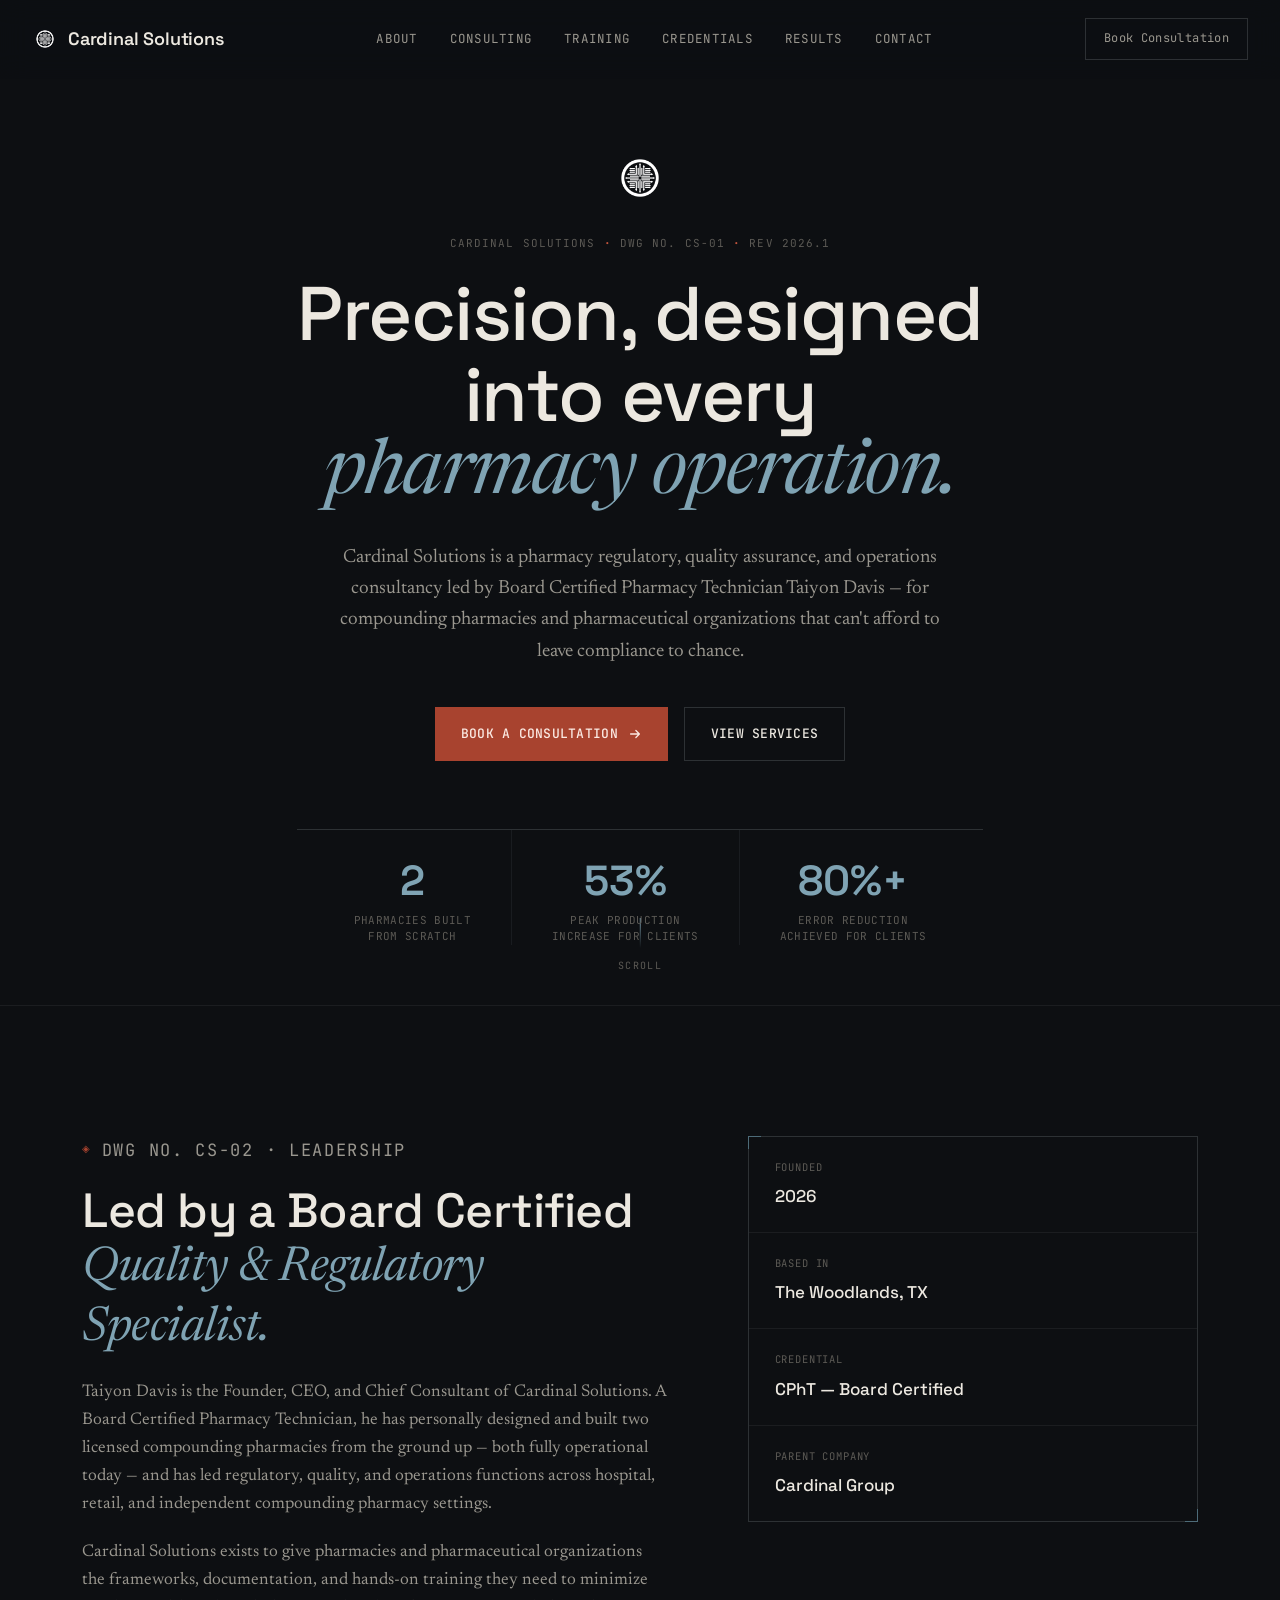
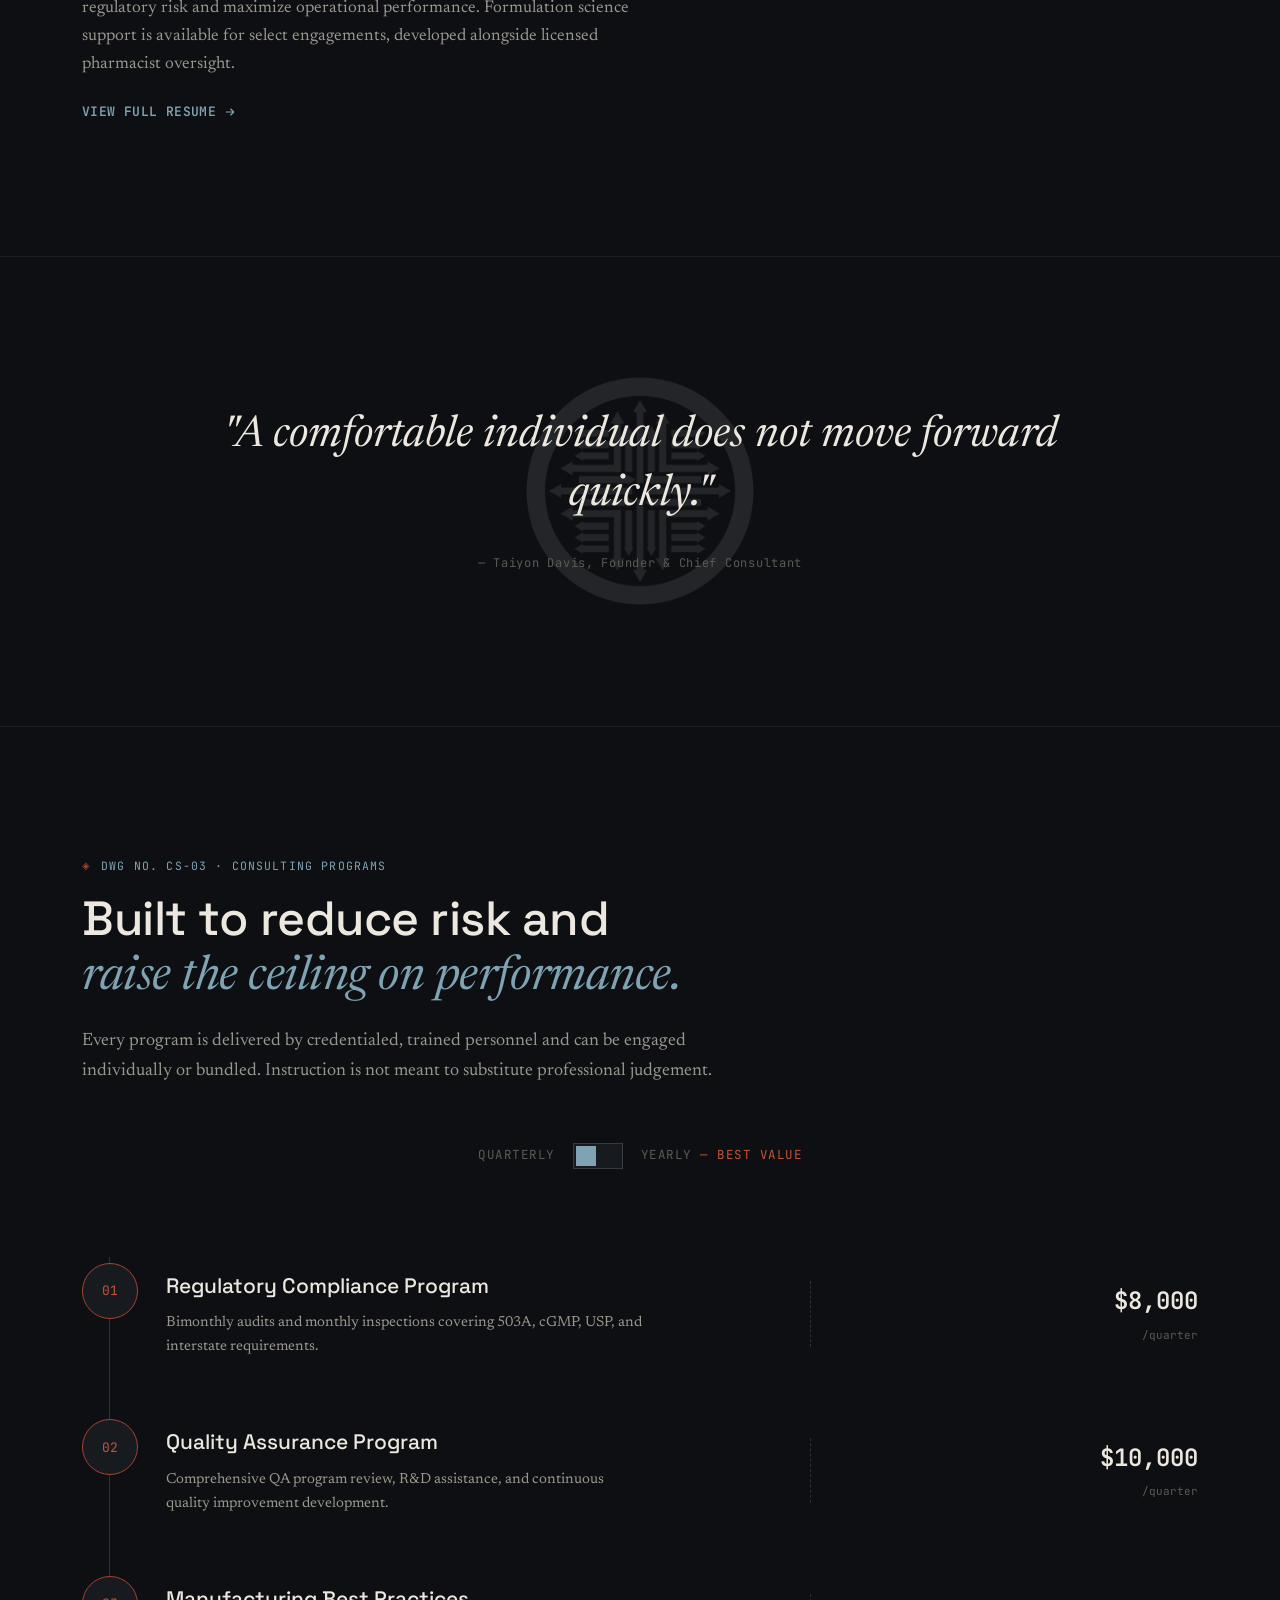
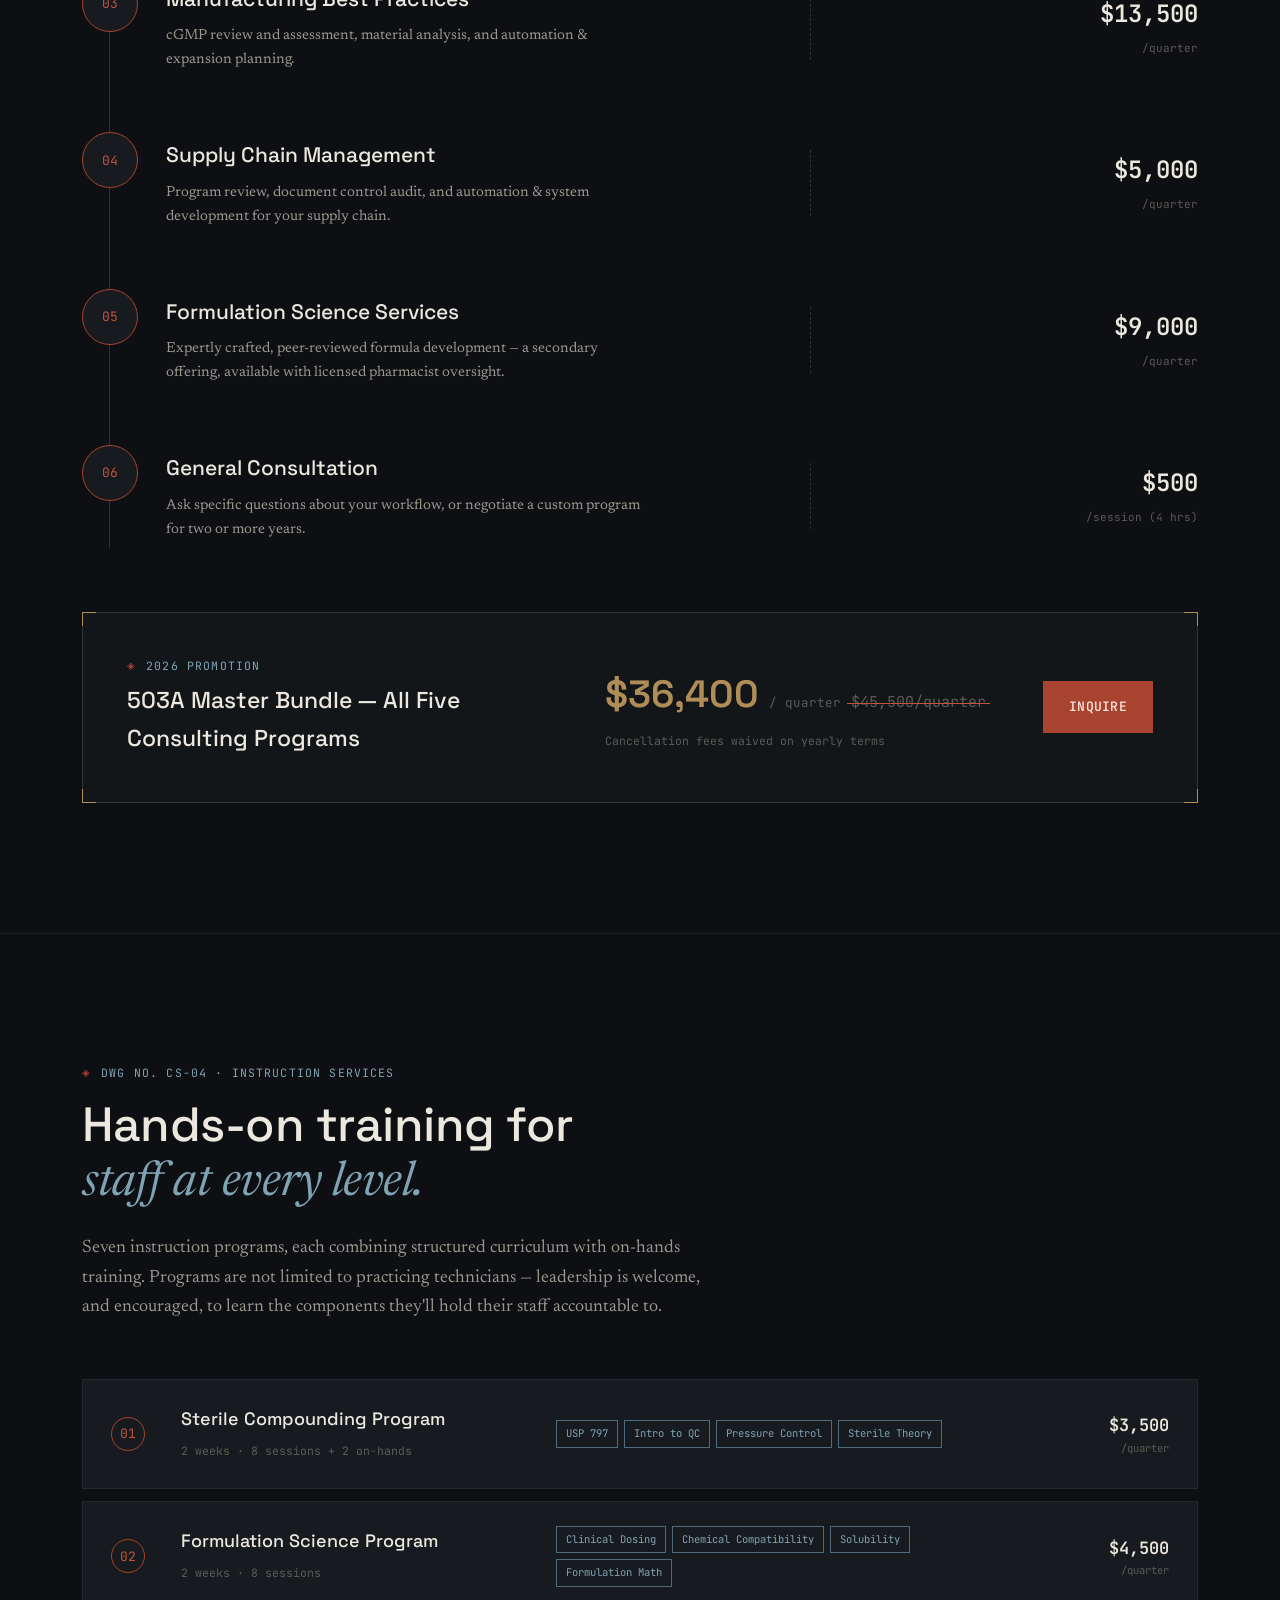
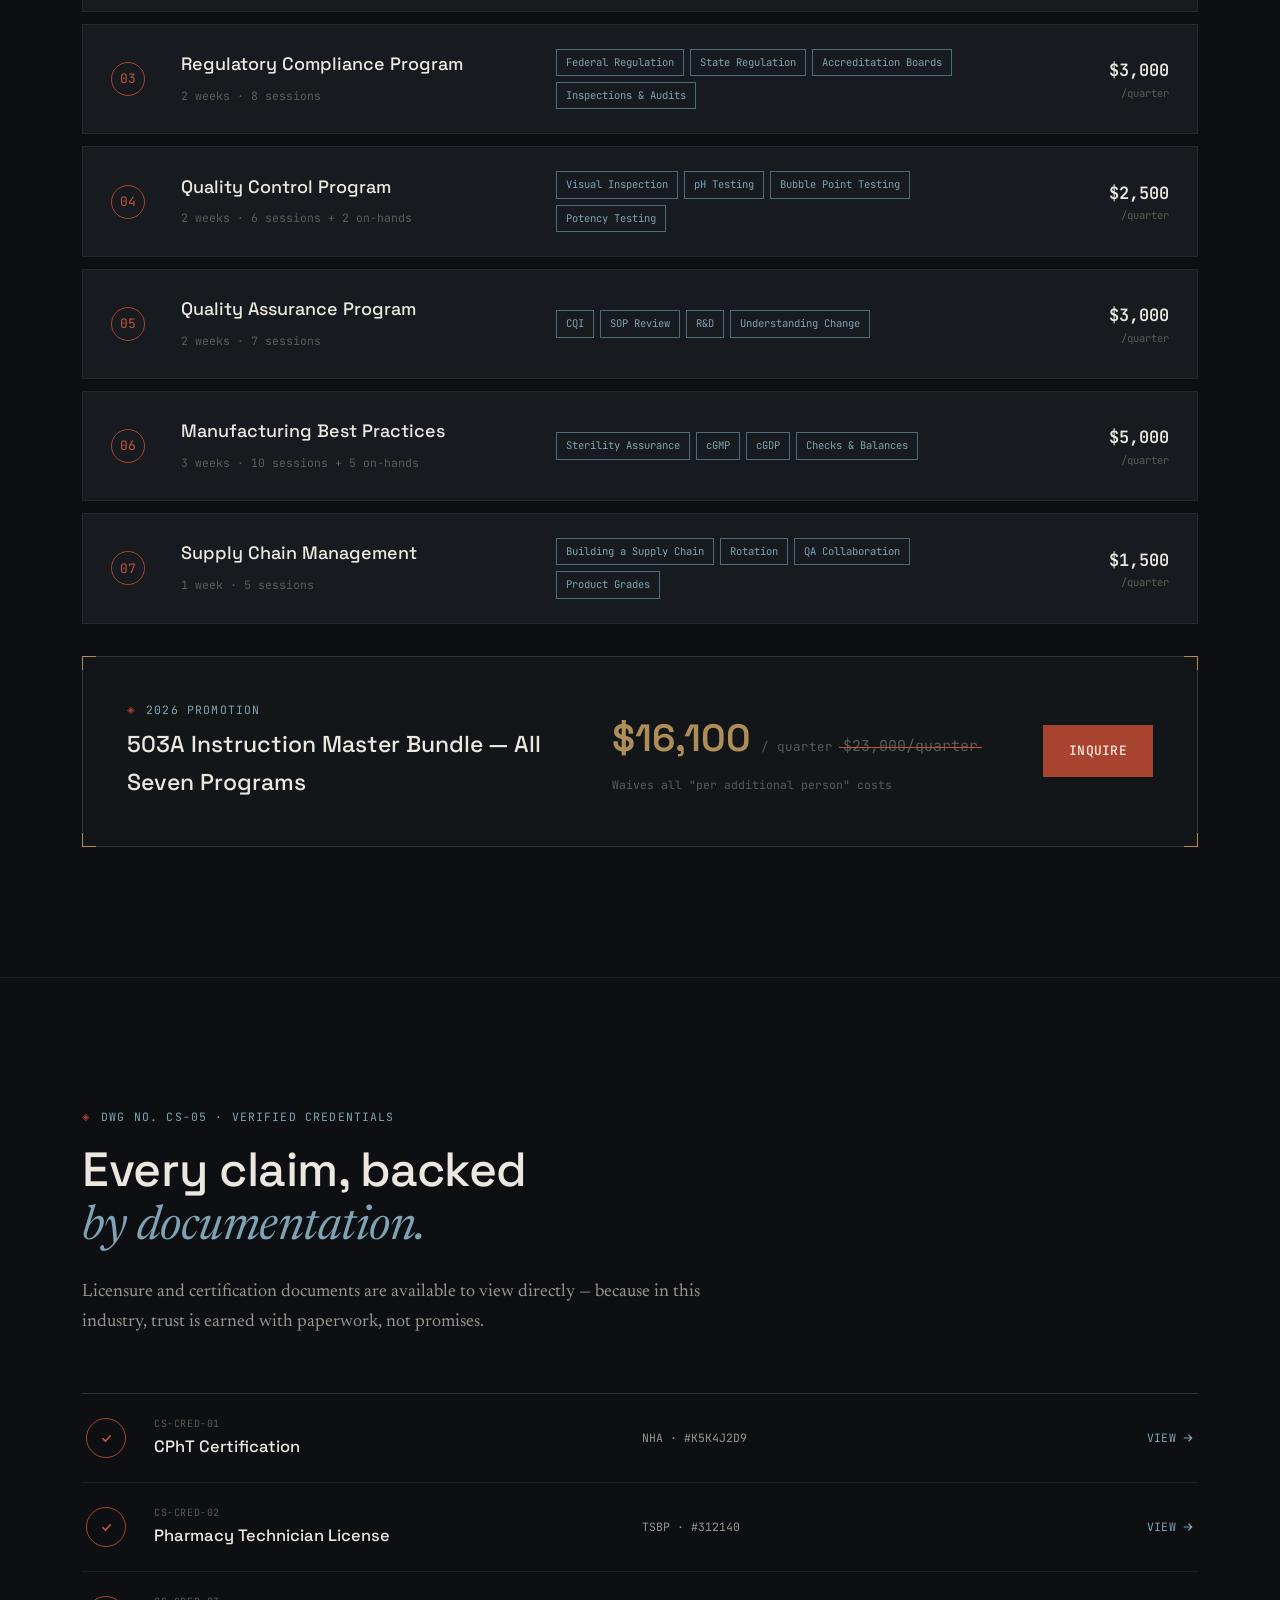
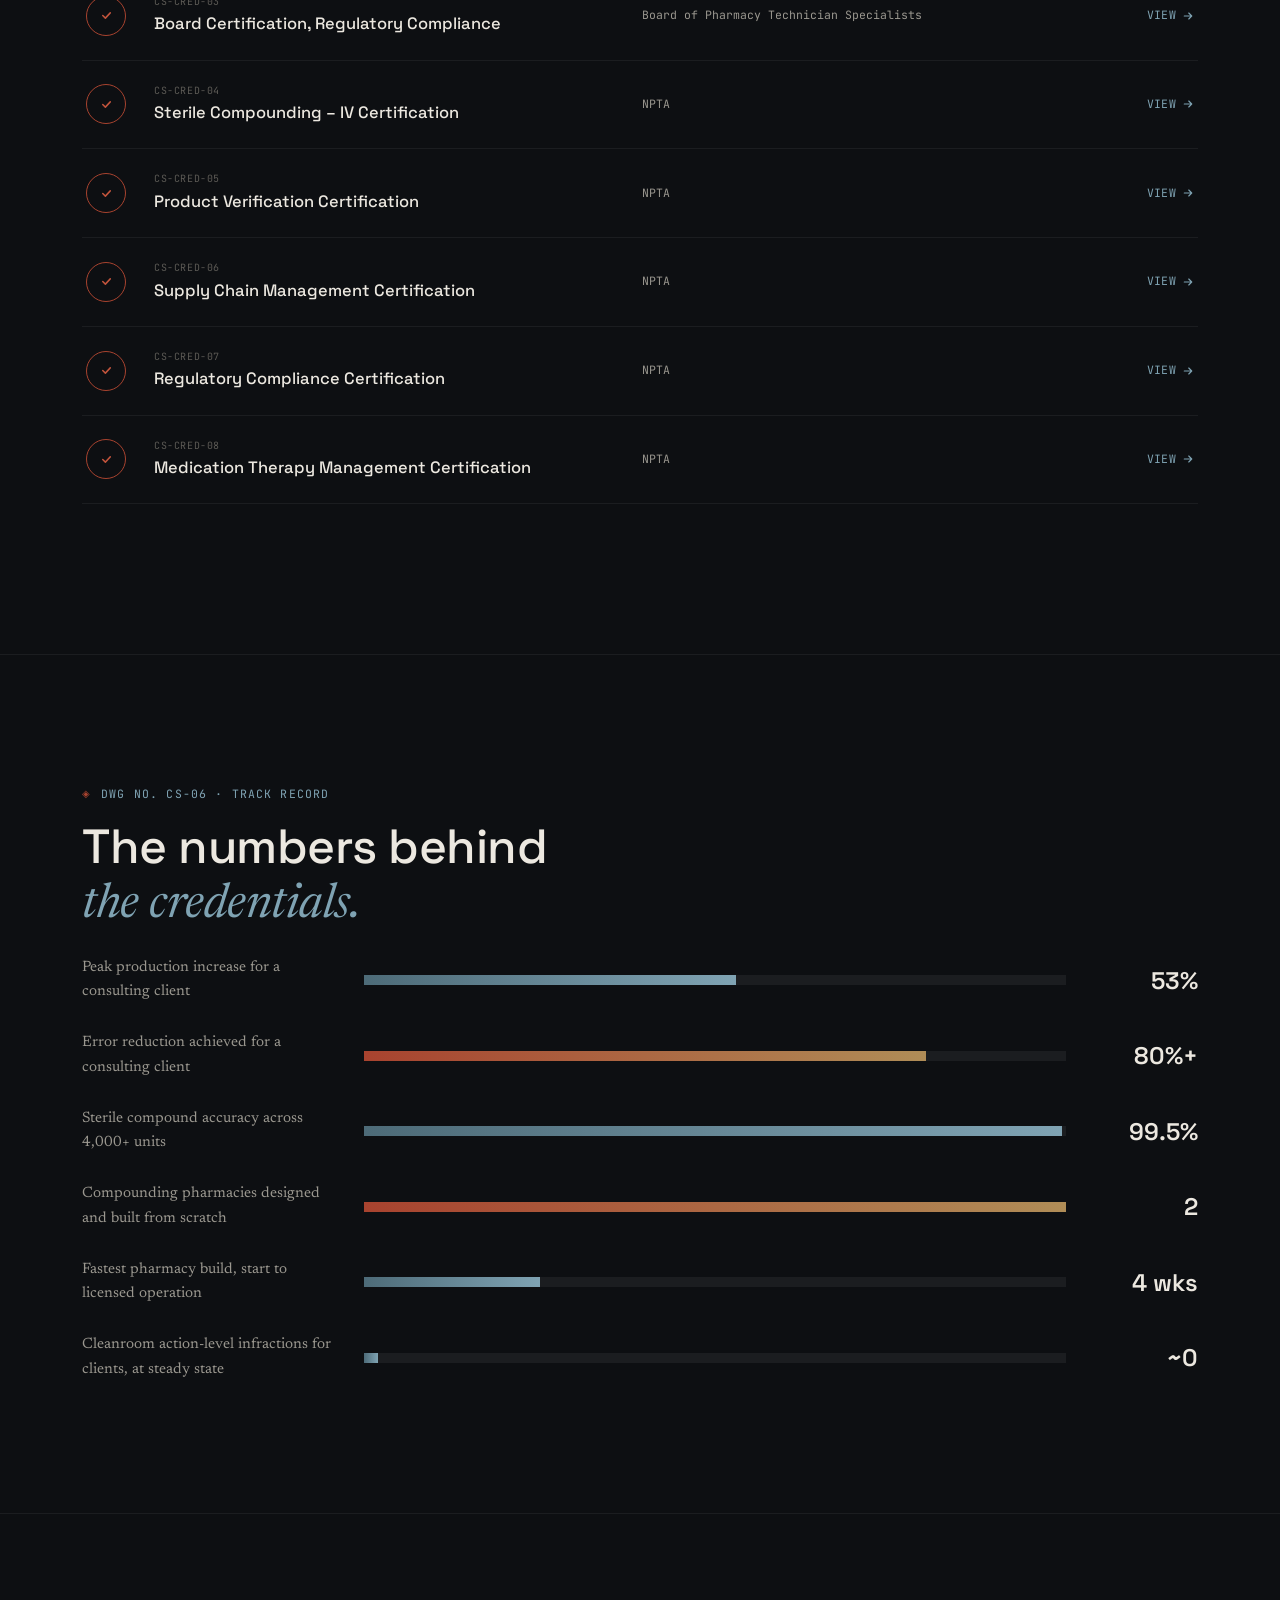
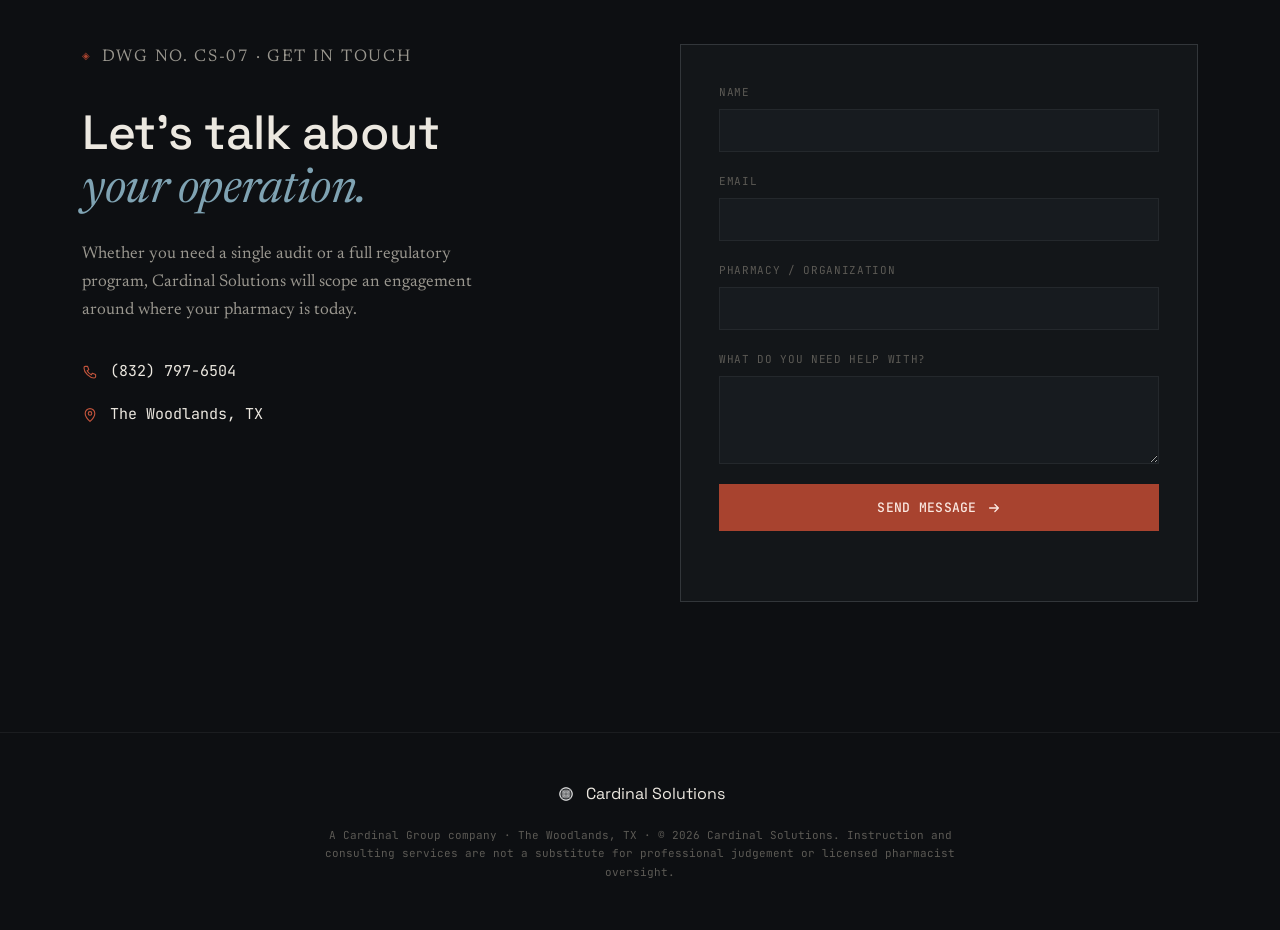
==== commit c440a8df: "Remove hero schematic drawing, add static logo mark" ====
--- a/index.html
+++ b/index.html
@@ -34,37 +34,8 @@
 
 <!-- HERO -->
 <section class="hero" id="top">
-  <div class="hero-schematic">
-    <svg viewBox="0 0 900 620" fill="none" xmlns="http://www.w3.org/2000/svg">
-      <rect class="schem-line bright" x="90" y="70" width="720" height="480" style="animation-delay:0s" />
-      <path class="schem-line" d="M 340 70 L 340 250 L 90 250" style="animation-delay:.3s" />
-      <path class="schem-line" d="M 340 250 L 560 250 L 560 70" style="animation-delay:.5s" />
-      <path class="schem-line" d="M 560 250 L 810 250" style="animation-delay:.6s" />
-      <path class="schem-line" d="M 220 250 L 220 550" style="animation-delay:.7s" />
-      <path class="schem-line" d="M 650 250 L 650 550" style="animation-delay:.8s" />
-      <path class="schem-line" d="M 340 250 A 40 40 0 0 1 380 290" style="animation-delay:1.1s" />
-      <path class="schem-line" d="M 560 250 A 40 40 0 0 0 520 290" style="animation-delay:1.2s" />
-      <g style="animation-delay:1.4s">
-        <circle class="schem-line bright" cx="450" cy="400" r="70" />
-        <circle class="schem-line" cx="450" cy="400" r="46" style="animation-delay:1.6s" />
-        <image class="schem-emblem" x="405" y="355" width="90" height="90" href="assets/brand/logo.png" style="animation-delay:1.9s" />
-      </g>
-      <g class="schem-dim">
-        <path class="schem-line schem-dim" d="M 90 40 L 810 40" style="animation-delay:2.1s" />
-        <path class="schem-line schem-dim" d="M 90 30 L 90 50 M 810 30 L 810 50" style="animation-delay:2.2s" />
-        <path class="schem-line schem-dim" d="M 850 70 L 850 550" style="animation-delay:2.1s" />
-        <path class="schem-line schem-dim" d="M 840 70 L 860 70 M 840 550 L 860 550" style="animation-delay:2.2s" />
-      </g>
-      <text class="schem-label" x="150" y="180" style="animation-delay:2.4s">COMPOUNDING</text>
-      <text class="schem-label" x="620" y="180" style="animation-delay:2.5s">STAGING</text>
-      <text class="schem-label" x="120" y="420" style="animation-delay:2.6s">GOWNING</text>
-      <text class="schem-label" x="700" y="420" style="animation-delay:2.7s">QC / RELEASE</text>
-      <text class="schem-label" x="405" y="500" style="animation-delay:2.8s">CLEANROOM</text>
-      <text class="schem-label" x="420" y="20" style="animation-delay:2.9s">27'-0"</text>
-      <text class="schem-label" x="862" y="315" style="animation-delay:2.9s" transform="rotate(90 862 315)">18'-0"</text>
-    </svg>
-  </div>
   <div class="hero-inner">
+    <img src="assets/brand/logo.png" alt="Cardinal Solutions" class="hero-logo reveal">
     <p class="hero-dwgnum reveal">Cardinal Solutions <b>·</b> Dwg No. CS&#8209;01 <b>·</b> Rev 2026.1</p>
     <h1 class="hero-title">
       <span class="line reveal">Precision, designed</span>
--- a/styles.css
+++ b/styles.css
@@ -83,18 +83,9 @@
 .hero {
   position: relative; min-height: 100vh; display: flex; align-items: center; justify-content: center; padding: 150px 32px 60px; overflow: hidden;
 }
-.hero-schematic { position: absolute; inset: 0; width: 100%; height: 100%; display: flex; align-items: center; justify-content: center; opacity: 0.55; pointer-events: none; }
-.hero-schematic svg { width: min(1100px, 92vw); height: auto; }
-.schem-line { fill: none; stroke: var(--blue-dim); stroke-width: 1; stroke-dasharray: 2000; stroke-dashoffset: 2000; animation: draw 3.2s var(--ease) forwards; }
-.schem-line.bright { stroke: var(--blue); stroke-width: 1.2; }
-.schem-line.redline { stroke: var(--redline-bright); stroke-width: 1; opacity: 0.75; }
-.schem-dim { stroke: var(--text-faint); stroke-width: 0.6; }
-.schem-label { font-family: 'JetBrains Mono', monospace; font-size: 8.5px; fill: var(--text-faint); letter-spacing: 0.06em; opacity: 0; animation: fadeInLabel 1s ease forwards; }
-.schem-emblem { opacity: 0; filter: invert(1); animation: fadeInLabel 1.2s ease forwards; }
-@keyframes draw { to { stroke-dashoffset: 0; } }
-@keyframes fadeInLabel { to { opacity: 1; } }
 
 .hero-inner { position: relative; z-index: 2; max-width: 880px; text-align: center; }
+.hero-logo { width: 56px; height: 56px; margin: 0 auto 28px; filter: invert(1); opacity: 0.9; }
 .hero-dwgnum { font-family: var(--mono); font-size: 11px; color: var(--text-faint); letter-spacing: 0.1em; margin-bottom: 22px; text-transform: uppercase; }
 .hero-dwgnum b { color: var(--redline-bright); }
 .hero-title { font-family: var(--display); font-weight: 500; font-size: clamp(38px, 6.4vw, 76px); line-height: 1.06; letter-spacing: -0.02em; margin-bottom: 26px; }
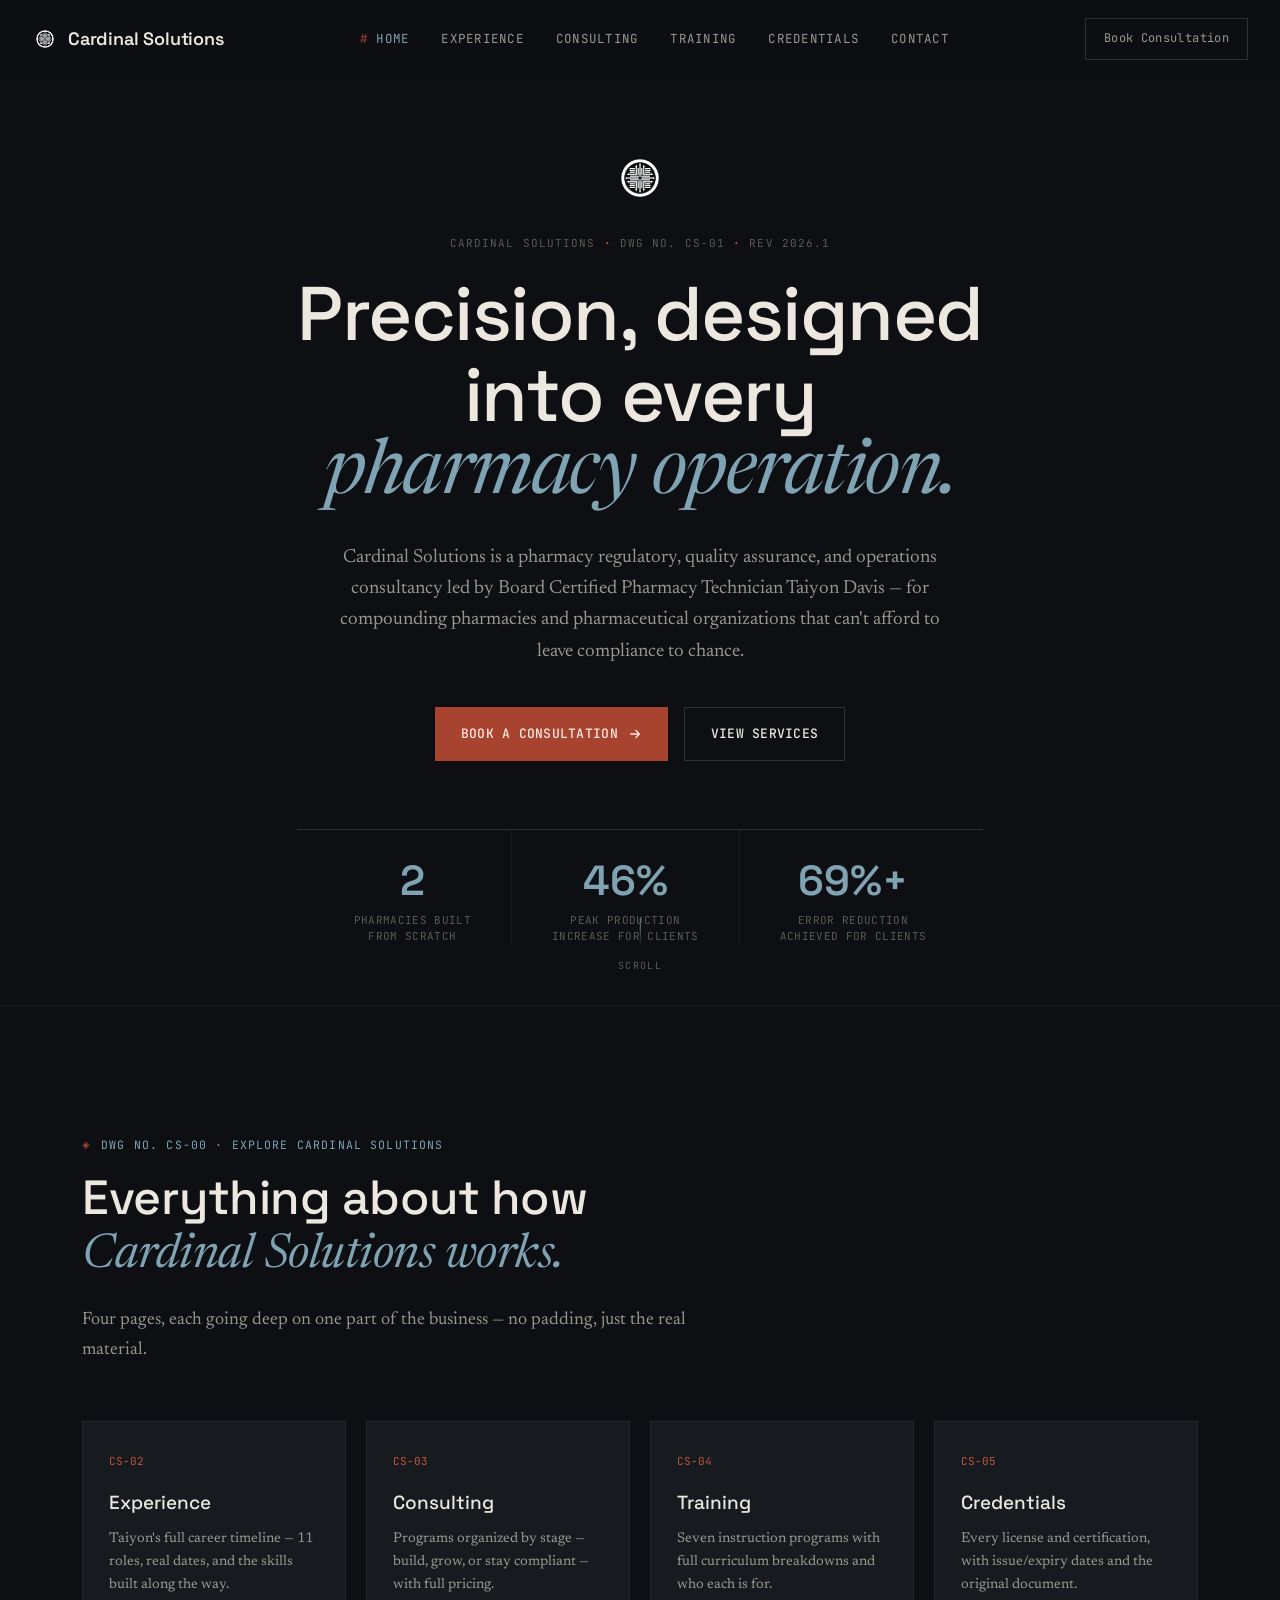
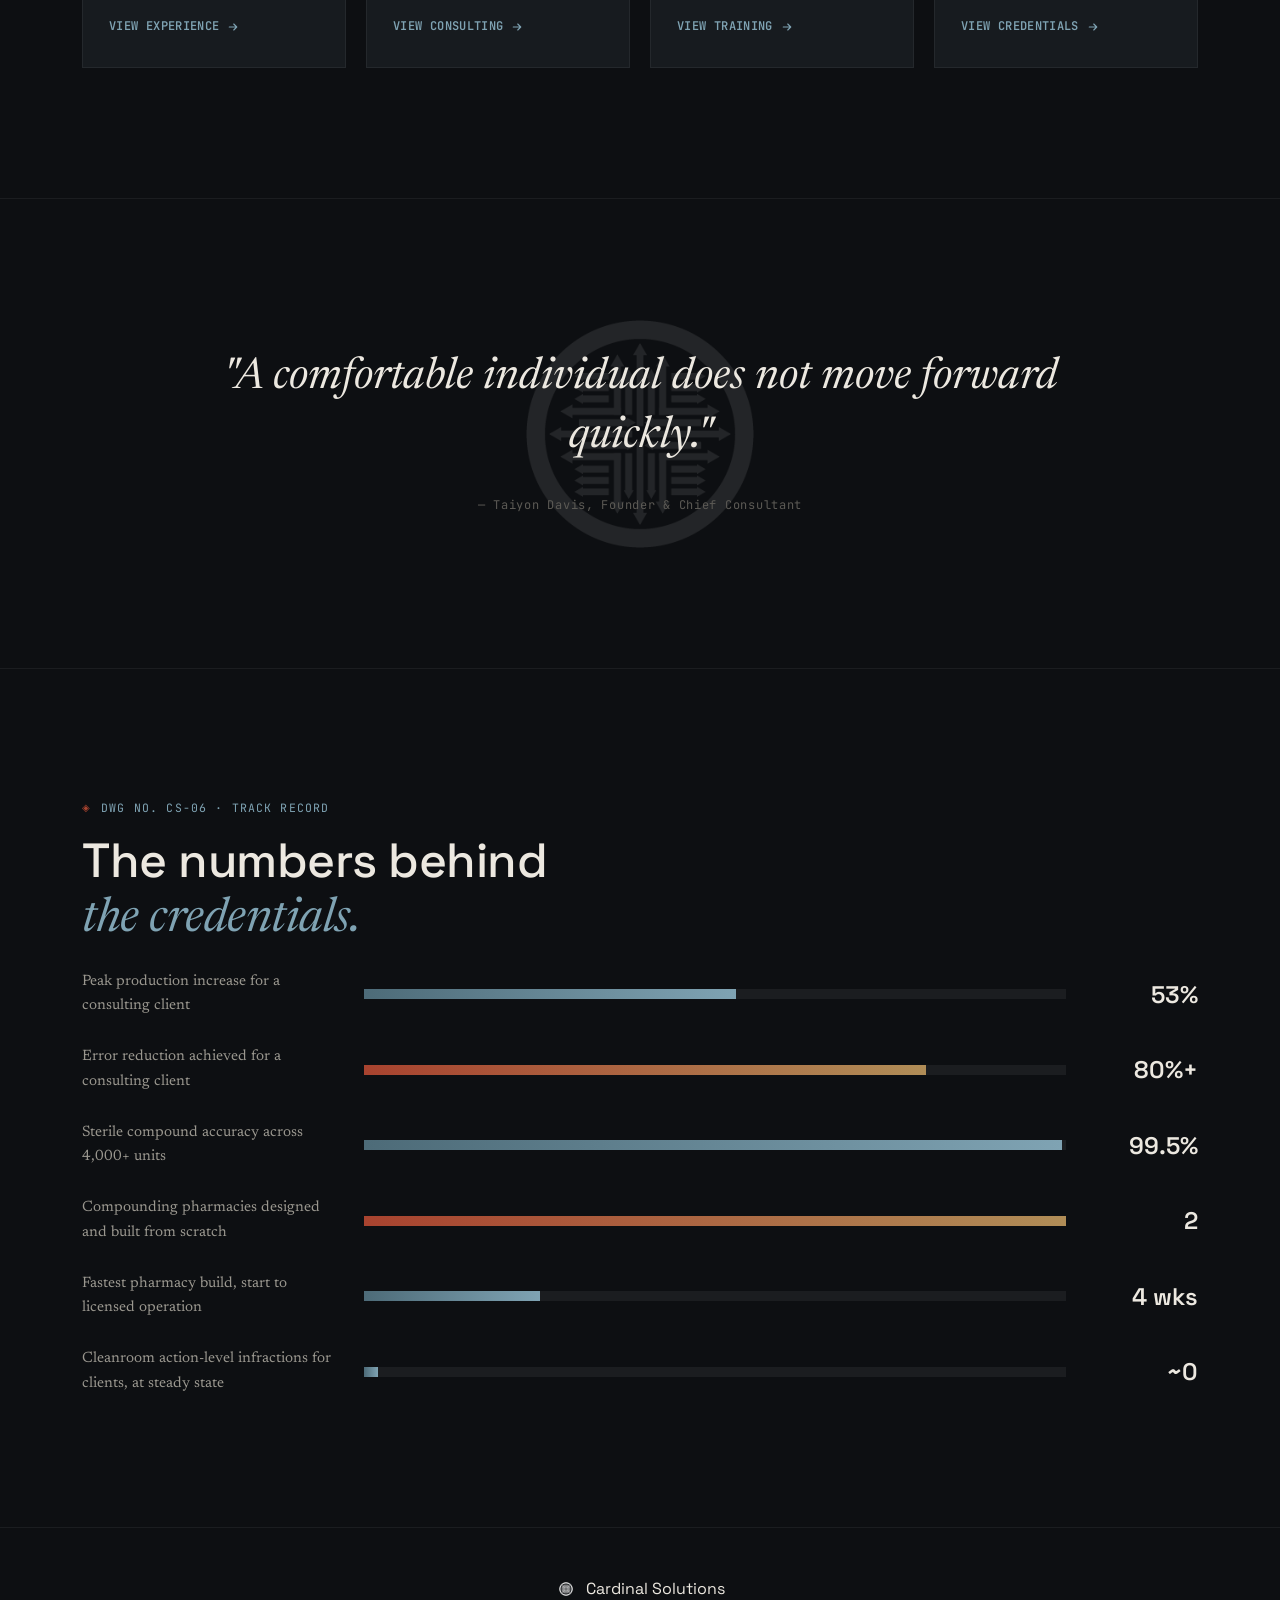
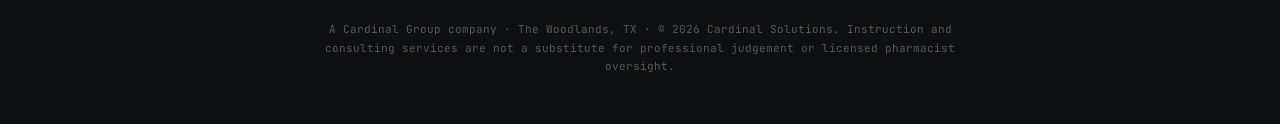
==== commit cc09a1b8: "Restructure into multi-page site: home, experience, consulting (by stage), training, credentials, co" ====
--- a/index.html
+++ b/index.html
@@ -3,8 +3,8 @@
 <head>
 <meta charset="UTF-8">
 <meta name="viewport" content="width=device-width, initial-scale=1.0">
-<title>Cardinal Solutions — Pharmacy Regulatory, Quality &amp; Operations Consulting</title>
-<meta name="description" content="Cardinal Solutions provides regulatory compliance, quality assurance, and operations consulting for compounding pharmacies and pharmaceutical organizations, led by Board Certified Pharmacy Technician Taiyon Davis.">
+<title>Pharmacy Regulatory, Quality & Operations Consulting — Cardinal Solutions</title>
+<meta name="description" content="Cardinal Solutions provides regulatory compliance, quality assurance, and operations consulting for compounding pharmacies, led by Board Certified Pharmacy Technician Taiyon Davis.">
 <link rel="icon" href="assets/brand/logo.png">
 <link rel="preconnect" href="https://fonts.googleapis.com">
 <link rel="preconnect" href="https://fonts.gstatic.com" crossorigin>
@@ -12,27 +12,24 @@
 <link rel="stylesheet" href="styles.css">
 </head>
 <body>
-
 <div style="position:fixed;top:0;left:0;width:100%;height:2px;z-index:1000;"><div id="progressFill" style="height:100%;width:0%;background:linear-gradient(90deg,var(--redline),var(--gold));transition:width .1s linear;"></div></div>
-
 <header class="nav" id="nav">
-  <a href="#top" class="nav-brand">
+  <a href="index.html" class="nav-brand">
     <img src="assets/brand/logo.png" alt="Cardinal Solutions" class="nav-logo">
     <span>Cardinal Solutions</span>
   </a>
   <nav class="nav-links" id="navLinks">
-    <a href="#about" data-nav>About</a>
-    <a href="#services" data-nav>Consulting</a>
-    <a href="#courses" data-nav>Training</a>
-    <a href="#credentials" data-nav>Credentials</a>
-    <a href="#results" data-nav>Results</a>
-    <a href="#contact" data-nav>Contact</a>
+    <a href="index.html" data-nav class="active">Home</a>
+    <a href="experience.html" data-nav>Experience</a>
+    <a href="consulting.html" data-nav>Consulting</a>
+    <a href="training.html" data-nav>Training</a>
+    <a href="credentials.html" data-nav>Credentials</a>
+    <a href="contact.html" data-nav>Contact</a>
   </nav>
-  <a href="#contact" class="nav-cta">Book Consultation</a>
+  <a href="contact.html" class="nav-cta">Book Consultation</a>
   <button class="nav-toggle" id="navToggle" aria-label="Toggle menu"><span></span><span></span><span></span></button>
 </header>
 
-<!-- HERO -->
 <section class="hero" id="top">
   <div class="hero-inner">
     <img src="assets/brand/logo.png" alt="Cardinal Solutions" class="hero-logo reveal">
@@ -49,10 +46,10 @@
       leave compliance to chance.
     </p>
     <div class="hero-actions reveal">
-      <a href="#contact" class="btn btn-primary"><span>Book a Consultation</span>
+      <a href="contact.html" class="btn btn-primary"><span>Book a Consultation</span>
         <svg width="14" height="14" viewBox="0 0 16 16" fill="none"><path d="M3 8h10M9 4l4 4-4 4" stroke="currentColor" stroke-width="1.5" stroke-linecap="round" stroke-linejoin="round"/></svg>
       </a>
-      <a href="#services" class="btn btn-ghost">View Services</a>
+      <a href="consulting.html" class="btn btn-ghost">View Services</a>
     </div>
     <div class="hero-stats reveal">
       <div class="hero-stat"><span class="stat-num" data-count="2">0</span><span class="stat-label">Pharmacies built<br>from scratch</span></div>
@@ -63,117 +60,46 @@
   <div class="hero-scroll-cue"><span></span>Scroll</div>
 </section>
 
-<!-- ABOUT -->
-<section class="section about" id="about">
-  <div class="section-inner about-grid">
-    <div class="about-copy">
-      <p class="eyebrow reveal">Dwg No. CS&#8209;02 · Leadership</p>
-      <h2 class="section-title reveal">Led by a Board Certified<br><em>Quality &amp; Regulatory Specialist.</em></h2>
-      <p class="reveal">
-        Taiyon Davis is the Founder, CEO, and Chief Consultant of Cardinal Solutions.
-        A Board Certified Pharmacy Technician, he has personally designed and built two
-        licensed compounding pharmacies from the ground up — both fully operational
-        today — and has led regulatory, quality, and operations functions across
-        hospital, retail, and independent compounding pharmacy settings.
-      </p>
-      <p class="reveal">
-        Cardinal Solutions exists to give pharmacies and pharmaceutical organizations
-        the frameworks, documentation, and hands-on training they need to minimize
-        regulatory risk and maximize operational performance. Formulation science
-        support is available for select engagements, developed alongside licensed
-        pharmacist oversight.
-      </p>
-      <a href="assets/credentials/resume-taiyon-davis.pdf" target="_blank" rel="noopener" class="link-arrow reveal">
-        View full resume <svg width="12" height="12" viewBox="0 0 16 16" fill="none"><path d="M3 8h10M9 4l4 4-4 4" stroke="currentColor" stroke-width="1.5" stroke-linecap="round" stroke-linejoin="round"/></svg>
-      </a>
-    </div>
-    <div class="reveal">
-      <div class="spec-panel">
-        <div class="spec-row"><span class="spec-label">Founded</span><span class="spec-value">2026</span></div>
-        <div class="spec-row"><span class="spec-label">Based in</span><span class="spec-value">The Woodlands, TX</span></div>
-        <div class="spec-row"><span class="spec-label">Credential</span><span class="spec-value">CPhT — Board Certified</span></div>
-        <div class="spec-row"><span class="spec-label">Parent company</span><span class="spec-value">Cardinal Group</span></div>
+<section class="section" id="explore">
+  <div class="section-inner">
+    <p class="eyebrow reveal">Dwg No. CS&#8209;00 · Explore Cardinal Solutions</p>
+    <h2 class="section-title reveal">Everything about how<br><em>Cardinal Solutions works.</em></h2>
+    <p class="section-lede reveal">Four pages, each going deep on one part of the business — no padding, just the real material.</p>
+    <div class="teaser-grid">
+      <div class="teaser-card reveal">
+        <span class="teaser-num">CS&#8209;02</span>
+        <h3>Experience</h3>
+        <p>Taiyon's full career timeline — 11 roles, real dates, and the skills built along the way.</p>
+        <a href="experience.html" class="link-arrow">View experience <svg width="12" height="12" viewBox="0 0 16 16" fill="none"><path d="M3 8h10M9 4l4 4-4 4" stroke="currentColor" stroke-width="1.5" stroke-linecap="round" stroke-linejoin="round"/></svg></a>
+      </div>
+      <div class="teaser-card reveal">
+        <span class="teaser-num">CS&#8209;03</span>
+        <h3>Consulting</h3>
+        <p>Programs organized by stage — build, grow, or stay compliant — with full pricing.</p>
+        <a href="consulting.html" class="link-arrow">View consulting <svg width="12" height="12" viewBox="0 0 16 16" fill="none"><path d="M3 8h10M9 4l4 4-4 4" stroke="currentColor" stroke-width="1.5" stroke-linecap="round" stroke-linejoin="round"/></svg></a>
+      </div>
+      <div class="teaser-card reveal">
+        <span class="teaser-num">CS&#8209;04</span>
+        <h3>Training</h3>
+        <p>Seven instruction programs with full curriculum breakdowns and who each is for.</p>
+        <a href="training.html" class="link-arrow">View training <svg width="12" height="12" viewBox="0 0 16 16" fill="none"><path d="M3 8h10M9 4l4 4-4 4" stroke="currentColor" stroke-width="1.5" stroke-linecap="round" stroke-linejoin="round"/></svg></a>
+      </div>
+      <div class="teaser-card reveal">
+        <span class="teaser-num">CS&#8209;05</span>
+        <h3>Credentials</h3>
+        <p>Every license and certification, with issue/expiry dates and the original document.</p>
+        <a href="credentials.html" class="link-arrow">View credentials <svg width="12" height="12" viewBox="0 0 16 16" fill="none"><path d="M3 8h10M9 4l4 4-4 4" stroke="currentColor" stroke-width="1.5" stroke-linecap="round" stroke-linejoin="round"/></svg></a>
       </div>
     </div>
   </div>
 </section>
 
-<!-- FULL-BLEED QUOTE BREAK -->
 <section class="quote-break">
   <img class="quote-break-watermark" src="assets/brand/logo.png" alt="">
   <blockquote class="reveal">"A comfortable individual does not move forward quickly."</blockquote>
   <cite class="reveal">— Taiyon Davis, Founder &amp; Chief Consultant</cite>
 </section>
 
-<!-- SERVICES — PROCESS FLOW -->
-<section class="section services" id="services">
-  <div class="section-inner">
-    <p class="eyebrow reveal">Dwg No. CS&#8209;03 · Consulting Programs</p>
-    <h2 class="section-title reveal">Built to reduce risk and<br><em>raise the ceiling on performance.</em></h2>
-    <p class="section-lede reveal">
-      Every program is delivered by credentialed, trained personnel and can be engaged
-      individually or bundled. Instruction is not meant to substitute professional judgement.
-    </p>
-
-    <div class="pricing-toggle reveal">
-      <span class="toggle-label" data-period-label="quarterly">Quarterly</span>
-      <button class="toggle-switch" id="periodToggle" role="switch" aria-checked="false" aria-label="Toggle between quarterly and yearly pricing"><span class="toggle-knob"></span></button>
-      <span class="toggle-label" data-period-label="yearly">Yearly <em>— best value</em></span>
-    </div>
-
-    <div class="flow" id="servicesFlow"><div class="flow-spine"></div></div>
-
-    <div class="bundle-card reveal">
-      <span class="corner-tl"></span><span class="corner-tr"></span><span class="corner-bl"></span><span class="corner-br"></span>
-      <div class="bundle-head"><p class="eyebrow" style="margin-bottom:6px">2026 Promotion</p><h3>503A Master Bundle — All Five Consulting Programs</h3></div>
-      <div class="bundle-prices">
-        <div class="bundle-price" data-period="quarterly"><span class="bundle-price-num">$36,400</span><span class="bundle-price-unit">/ quarter</span><span class="bundle-price-was">$45,500/quarter<span class="strike"></span></span></div>
-        <div class="bundle-price" data-period="yearly" style="display:none"><span class="bundle-price-num">$122,590</span><span class="bundle-price-unit">/ year</span><span class="bundle-price-was">$149,500/year<span class="strike"></span></span></div>
-        <p class="bundle-price-note">Cancellation fees waived on yearly terms</p>
-      </div>
-      <a href="#contact" class="btn btn-primary">Inquire</a>
-    </div>
-  </div>
-</section>
-
-<!-- COURSES -->
-<section class="section courses" id="courses">
-  <div class="section-inner">
-    <p class="eyebrow reveal">Dwg No. CS&#8209;04 · Instruction Services</p>
-    <h2 class="section-title reveal">Hands-on training for<br><em>staff at every level.</em></h2>
-    <p class="section-lede reveal">
-      Seven instruction programs, each combining structured curriculum with on-hands
-      training. Programs are not limited to practicing technicians — leadership is
-      welcome, and encouraged, to learn the components they'll hold their staff accountable to.
-    </p>
-    <div class="course-list" id="courseList"></div>
-    <div class="bundle-card reveal">
-      <span class="corner-tl"></span><span class="corner-tr"></span><span class="corner-bl"></span><span class="corner-br"></span>
-      <div class="bundle-head"><p class="eyebrow" style="margin-bottom:6px">2026 Promotion</p><h3>503A Instruction Master Bundle — All Seven Programs</h3></div>
-      <div class="bundle-prices">
-        <div class="bundle-price" data-period="quarterly"><span class="bundle-price-num">$16,100</span><span class="bundle-price-unit">/ quarter</span><span class="bundle-price-was">$23,000/quarter<span class="strike"></span></span></div>
-        <div class="bundle-price" data-period="yearly" style="display:none"><span class="bundle-price-num">$60,000</span><span class="bundle-price-unit">/ year</span><span class="bundle-price-was">$80,500/year<span class="strike"></span></span></div>
-        <p class="bundle-price-note">Waives all "per additional person" costs</p>
-      </div>
-      <a href="#contact" class="btn btn-primary">Inquire</a>
-    </div>
-  </div>
-</section>
-
-<!-- CREDENTIALS — CERTIFICATE WALL -->
-<section class="section credentials" id="credentials">
-  <div class="section-inner">
-    <p class="eyebrow reveal">Dwg No. CS&#8209;05 · Verified Credentials</p>
-    <h2 class="section-title reveal">Every claim, backed<br><em>by documentation.</em></h2>
-    <p class="section-lede reveal">
-      Licensure and certification documents are available to view directly — because
-      in this industry, trust is earned with paperwork, not promises.
-    </p>
-    <div class="cred-ledger" id="certWall"></div>
-  </div>
-</section>
-
-<!-- RESULTS — BAR CHART -->
 <section class="section results" id="results">
   <div class="section-inner">
     <p class="eyebrow reveal">Dwg No. CS&#8209;06 · Track Record</p>
@@ -181,45 +107,12 @@
     <div class="chart" id="resultsChart"></div>
   </div>
 </section>
-
-<!-- CONTACT -->
-<section class="section contact" id="contact">
-  <div class="section-inner contact-grid">
-    <div class="contact-copy">
-      <p class="eyebrow reveal">Dwg No. CS&#8209;07 · Get in Touch</p>
-      <h2 class="section-title reveal">Let's talk about<br><em>your operation.</em></h2>
-      <p class="reveal">Whether you need a single audit or a full regulatory program, Cardinal Solutions will scope an engagement around where your pharmacy is today.</p>
-      <div class="contact-details reveal">
-        <a href="tel:+18327976504" class="contact-line">
-          <svg width="16" height="16" viewBox="0 0 20 20" fill="none"><path d="M4 3h3l1.5 4L6.5 8.5a11 11 0 0 0 5 5L13 11.5l4 1.5v3c0 1-1 1.5-2 1.5C9.5 17.5 2.5 10.5 2.5 5c0-1 .5-2 1.5-2Z" stroke="currentColor" stroke-width="1.4" stroke-linejoin="round"/></svg>
-          (832) 797-6504
-        </a>
-        <div class="contact-line">
-          <svg width="16" height="16" viewBox="0 0 20 20" fill="none"><path d="M10 18s6-5.5 6-10a6 6 0 1 0-12 0c0 4.5 6 10 6 10Z" stroke="currentColor" stroke-width="1.4"/><circle cx="10" cy="8" r="2.2" stroke="currentColor" stroke-width="1.4"/></svg>
-          The Woodlands, TX
-        </div>
-      </div>
-    </div>
-    <form class="contact-form reveal" id="contactForm">
-      <div class="form-row"><label for="fName">Name</label><input type="text" id="fName" name="name" required></div>
-      <div class="form-row"><label for="fEmail">Email</label><input type="email" id="fEmail" name="email" required></div>
-      <div class="form-row"><label for="fOrg">Pharmacy / Organization</label><input type="text" id="fOrg" name="org"></div>
-      <div class="form-row"><label for="fMsg">What do you need help with?</label><textarea id="fMsg" name="message" rows="4" required></textarea></div>
-      <button type="submit" class="btn btn-primary btn-block"><span>Send Message</span>
-        <svg width="14" height="14" viewBox="0 0 16 16" fill="none"><path d="M3 8h10M9 4l4 4-4 4" stroke="currentColor" stroke-width="1.5" stroke-linecap="round" stroke-linejoin="round"/></svg>
-      </button>
-      <p class="form-note" id="formNote"></p>
-    </form>
-  </div>
-</section>
-
 <footer class="footer">
   <div class="footer-inner">
     <div class="footer-brand"><img src="assets/brand/logo.png" alt="Cardinal Solutions"><span>Cardinal Solutions</span></div>
     <p class="footer-note">A Cardinal Group company · The Woodlands, TX · © 2026 Cardinal Solutions. Instruction and consulting services are not a substitute for professional judgement or licensed pharmacist oversight.</p>
   </div>
 </footer>
-
 <script src="script.js"></script>
 </body>
 </html>
--- a/styles.css
+++ b/styles.css
@@ -241,6 +241,40 @@
 .form-note { text-align: center; margin-top: 14px; font-family: var(--mono); font-size: 12px; color: var(--blue); min-height: 18px; }
 
 /* ============ FOOTER ============ */
+/* ============ SUBPAGE HERO (lighter than home hero) ============ */
+.page-hero { padding: 160px 32px 80px; border-bottom: 1px solid var(--line); }
+.page-hero-inner { max-width: var(--container); margin: 0 auto; }
+.page-hero .section-title { max-width: 720px; }
+.page-hero .section-lede { margin-bottom: 0; }
+
+/* ============ CONSULTING STAGE GROUPS ============ */
+.stage-group { margin-bottom: 90px; }
+.stage-head { display: grid; grid-template-columns: 90px 1fr; gap: 22px; align-items: start; margin-bottom: 8px; }
+.stage-num { font-family: var(--display); font-size: 42px; color: var(--redline-bright); font-weight: 600; line-height: 1; }
+.stage-head h3 { font-family: var(--display); font-size: 26px; font-weight: 500; margin-bottom: 8px; }
+.stage-head p { color: var(--text-dim); font-family: var(--serif); font-size: 15.5px; max-width: 560px; }
+.stage-flow { margin-left: 90px; margin-top: 30px; }
+
+/* ============ SKILLS LIST ============ */
+.skills-list { display: flex; flex-direction: column; gap: 22px; }
+.skill-row { display: grid; grid-template-columns: 230px 1fr 70px; gap: 22px; align-items: center; }
+.skill-label { font-family: var(--serif); font-size: 15px; color: var(--text-dim); }
+.skill-track { height: 8px; background: var(--line); position: relative; overflow: hidden; }
+.skill-fill { position: absolute; left: 0; top: 0; bottom: 0; width: 0%; background: linear-gradient(90deg, var(--blue-dim), var(--blue)); transition: width 1.2s var(--ease); }
+.skill-years { font-family: var(--mono); font-size: 12.5px; color: var(--text-faint); text-align: right; }
+
+/* ============ CRED ROW date sub-line ============ */
+.cred-dates { font-family: var(--mono); font-size: 10px; color: var(--text-faint); margin-top: 3px; }
+
+/* ============ HOME: SECTION TEASER GRID ============ */
+.teaser-grid { display: grid; grid-template-columns: repeat(4, 1fr); gap: 20px; }
+.teaser-card { background: var(--card); border: 1px solid var(--line); padding: 30px 26px; transition: all 0.3s var(--ease); display: flex; flex-direction: column; }
+.teaser-card:hover { border-color: var(--blue-dim); background: var(--card-hover); }
+.teaser-num { font-family: var(--mono); font-size: 11px; color: var(--redline-bright); margin-bottom: 16px; }
+.teaser-card h3 { font-family: var(--display); font-size: 19px; font-weight: 500; margin-bottom: 10px; }
+.teaser-card p { color: var(--text-dim); font-family: var(--serif); font-size: 14px; margin-bottom: 20px; flex-grow: 1; }
+.teaser-card .link-arrow { font-size: 12px; }
+
 .footer { border-top: 1px solid var(--line); padding: 48px 32px; }
 .footer-inner { max-width: var(--container); margin: 0 auto; display: flex; flex-direction: column; gap: 18px; align-items: center; text-align: center; }
 .footer-brand { display: flex; align-items: center; gap: 10px; font-family: var(--display); font-size: 16px; }
@@ -263,10 +297,16 @@
   .cred-row { grid-template-columns: 40px 1fr; row-gap: 8px; }
   .cred-issuer { grid-column: 2; }
   .cred-link { grid-column: 2; justify-self: start; }
+  .stage-head { grid-template-columns: 1fr; gap: 6px; }
+  .stage-flow { margin-left: 0; }
+  .skill-row { grid-template-columns: 1fr; gap: 8px; }
+  .skill-years { text-align: left; }
+  .teaser-grid { grid-template-columns: repeat(2, 1fr); }
 }
 @media (max-width: 600px) {
   .section { padding: 90px 0; }
   .bundle-card { flex-direction: column; align-items: flex-start; }
   .section-inner { padding: 0 22px; }
   .flow-spine { left: 23px; }
-}
+  .teaser-grid { grid-template-columns: 1fr; }
+}
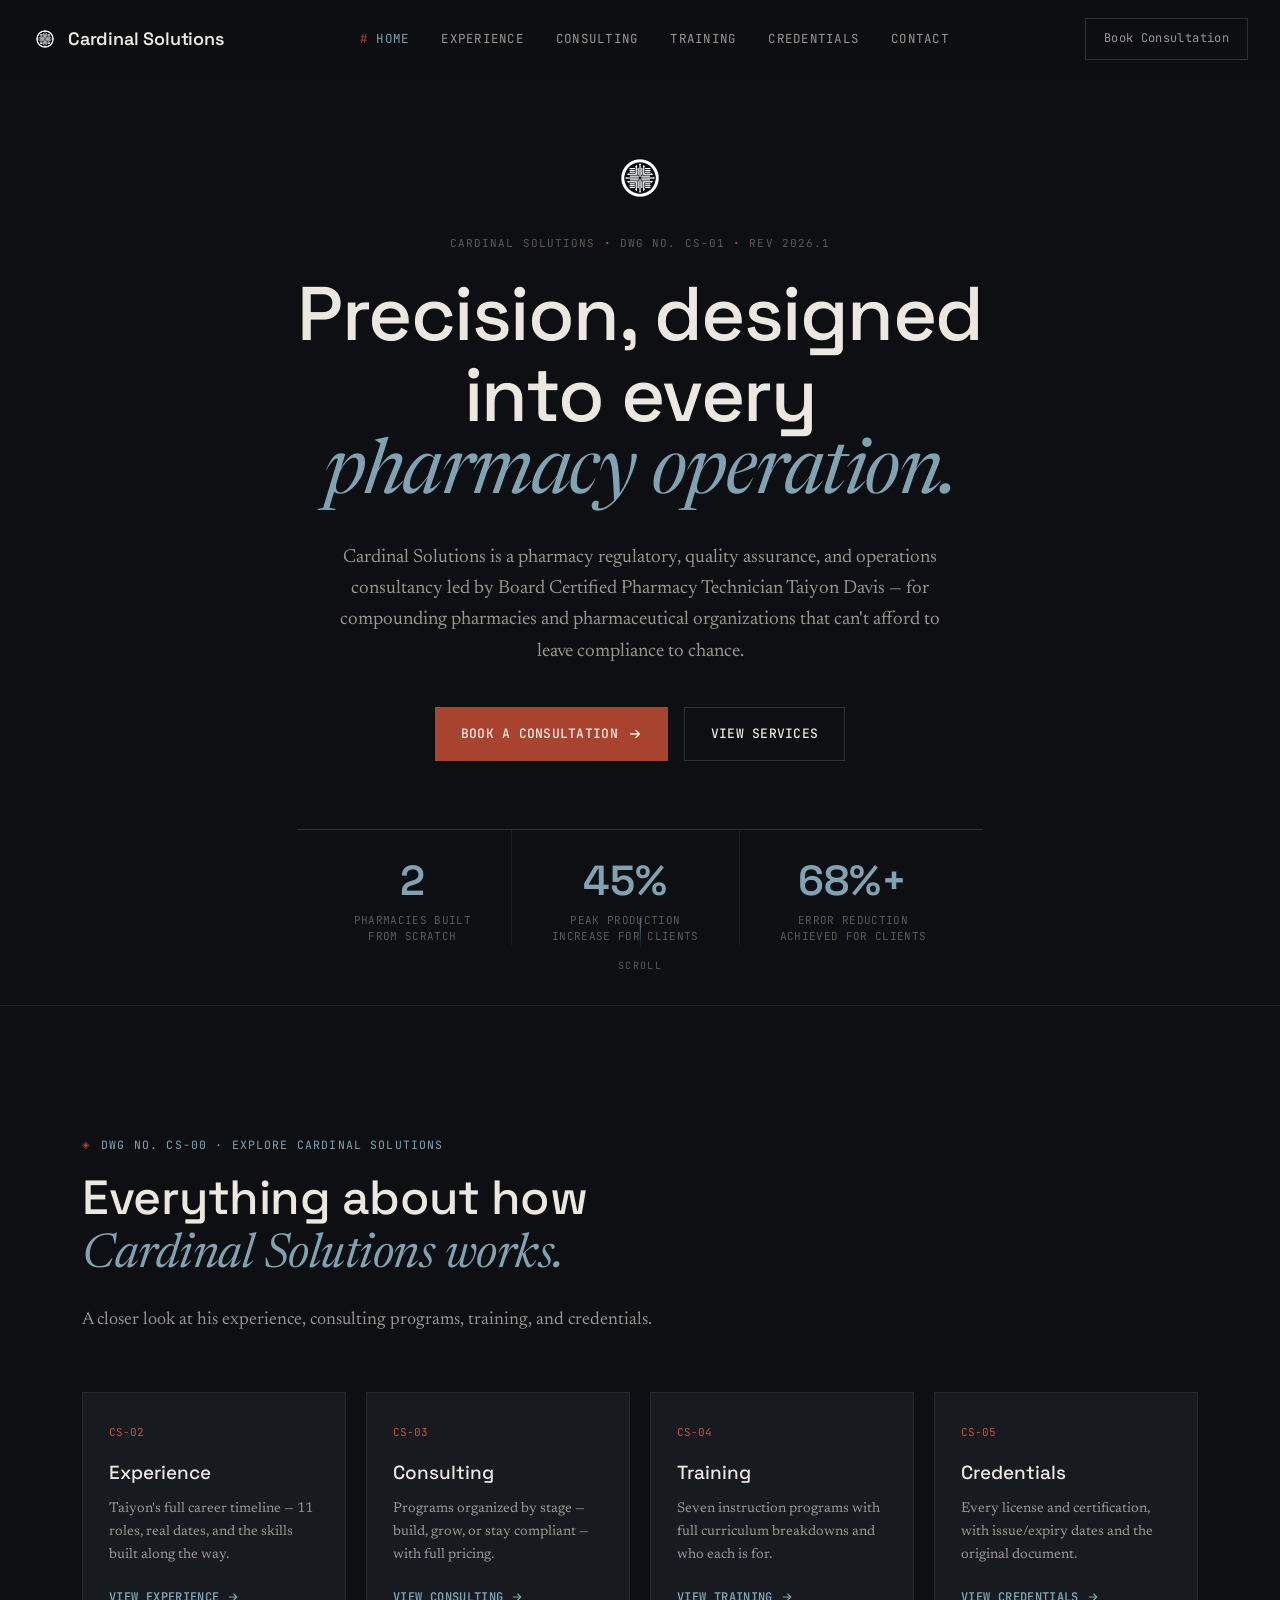
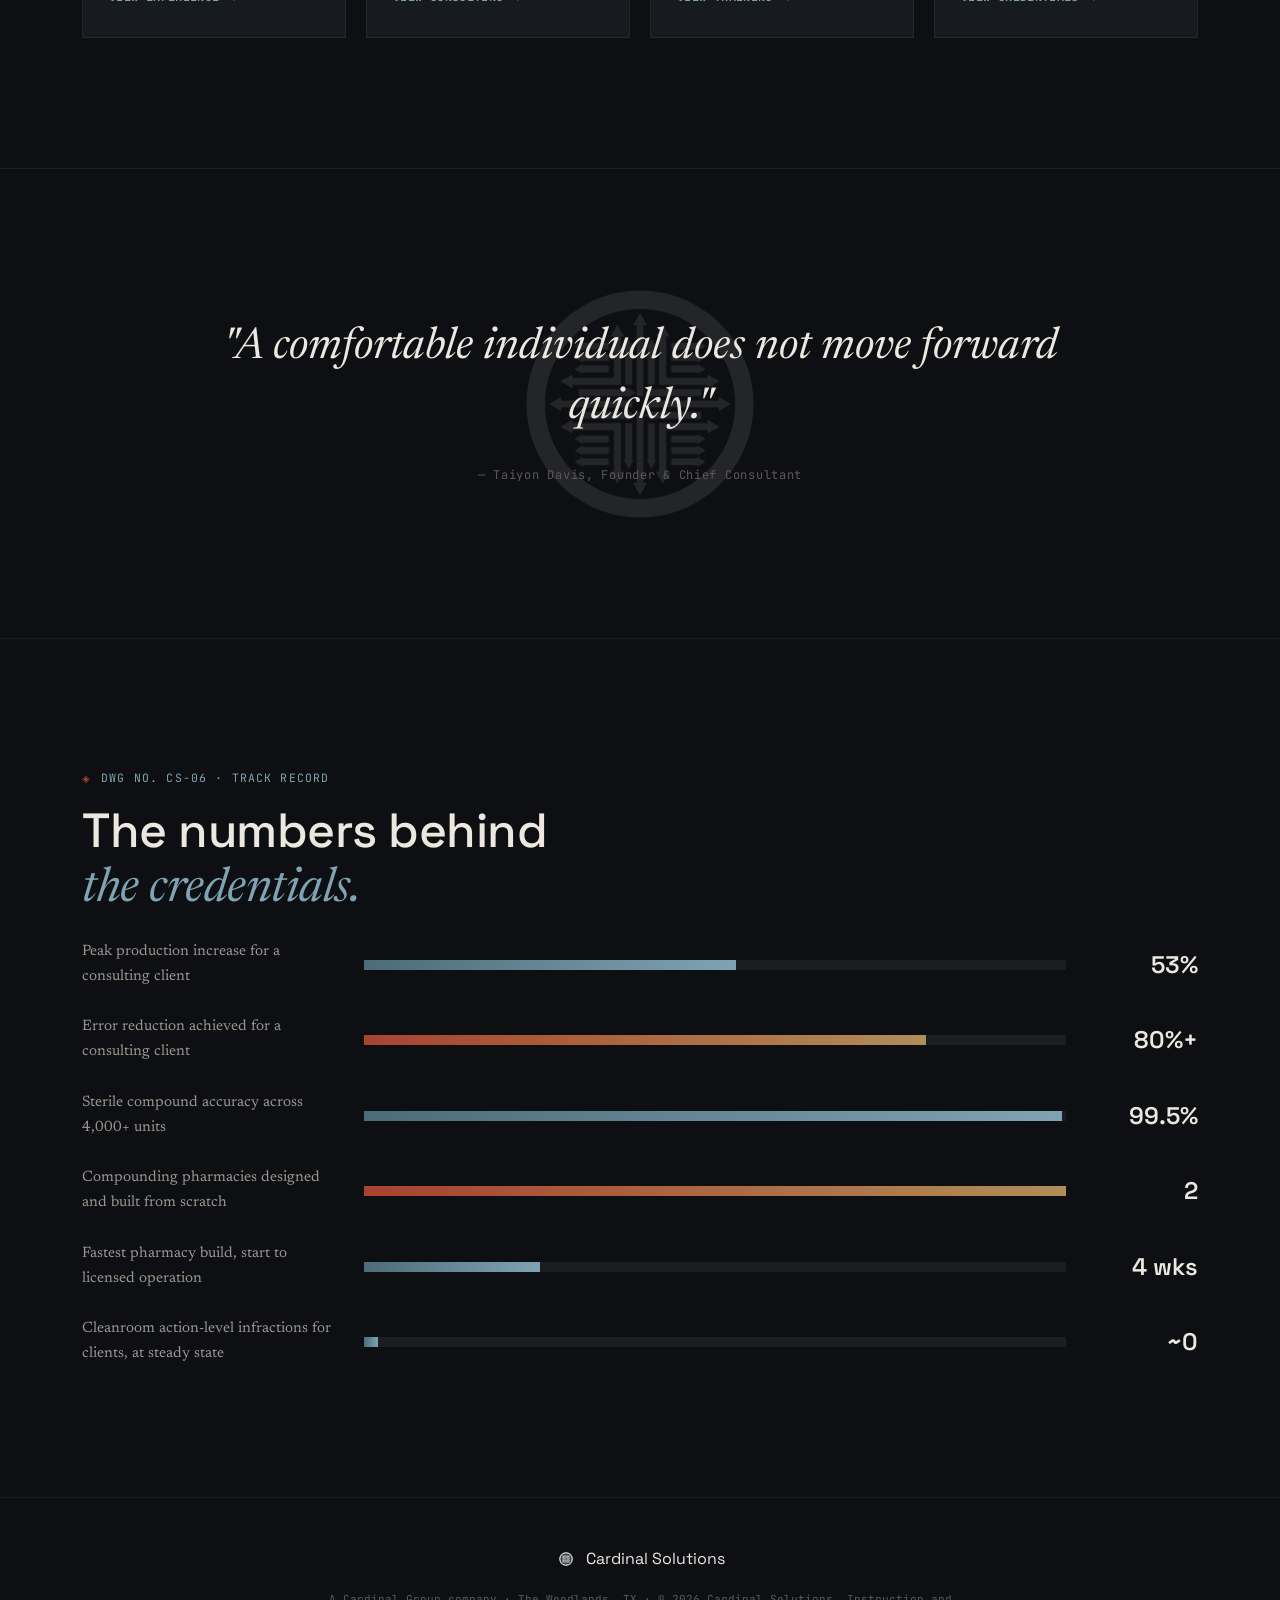
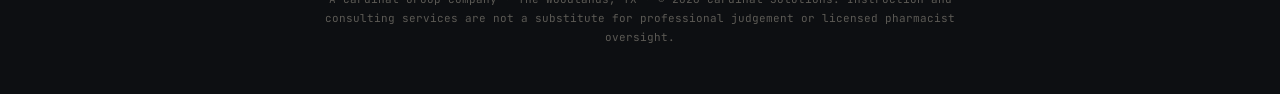
==== commit 9907ddca: "Simplify home page intro copy for the section teasers" ====
--- a/index.html
+++ b/index.html
@@ -64,7 +64,7 @@
   <div class="section-inner">
     <p class="eyebrow reveal">Dwg No. CS&#8209;00 · Explore Cardinal Solutions</p>
     <h2 class="section-title reveal">Everything about how<br><em>Cardinal Solutions works.</em></h2>
-    <p class="section-lede reveal">Four pages, each going deep on one part of the business — no padding, just the real material.</p>
+    <p class="section-lede reveal">A closer look at his experience, consulting programs, training, and credentials.</p>
     <div class="teaser-grid">
       <div class="teaser-card reveal">
         <span class="teaser-num">CS&#8209;02</span>
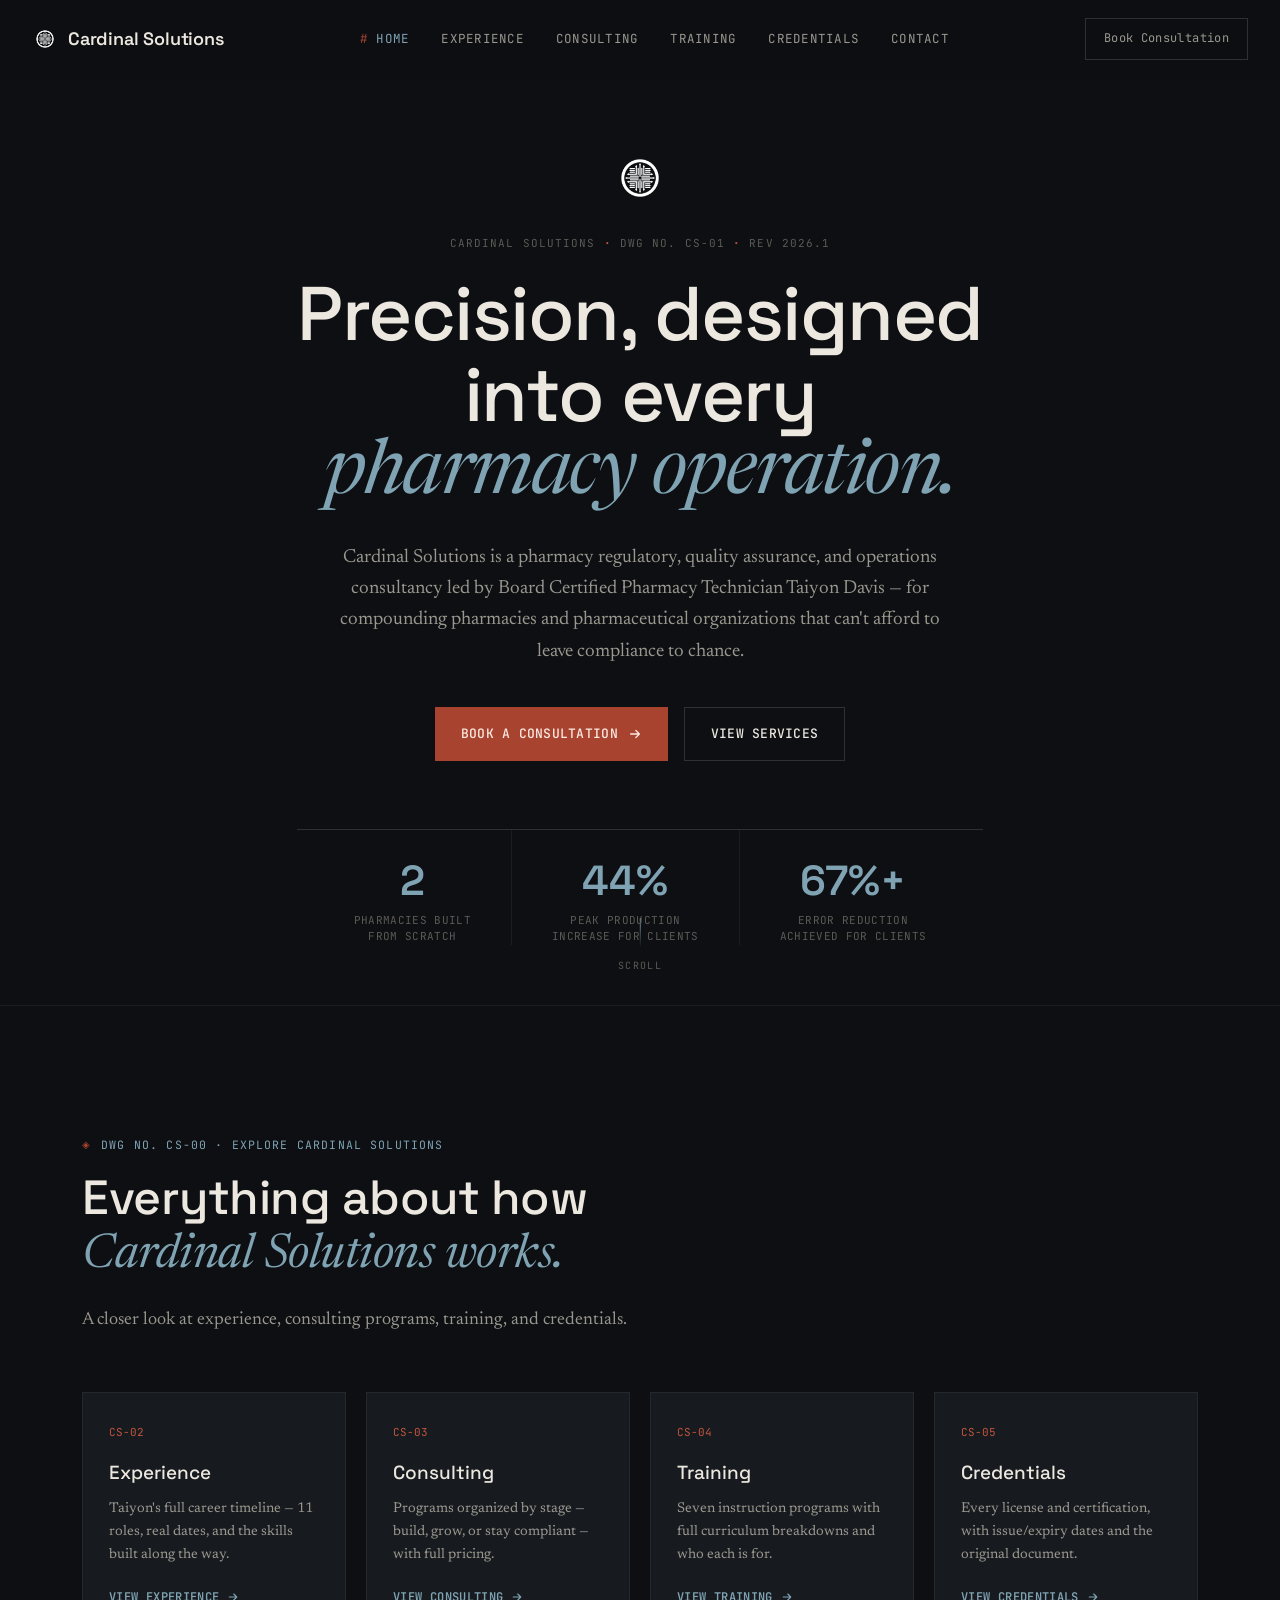
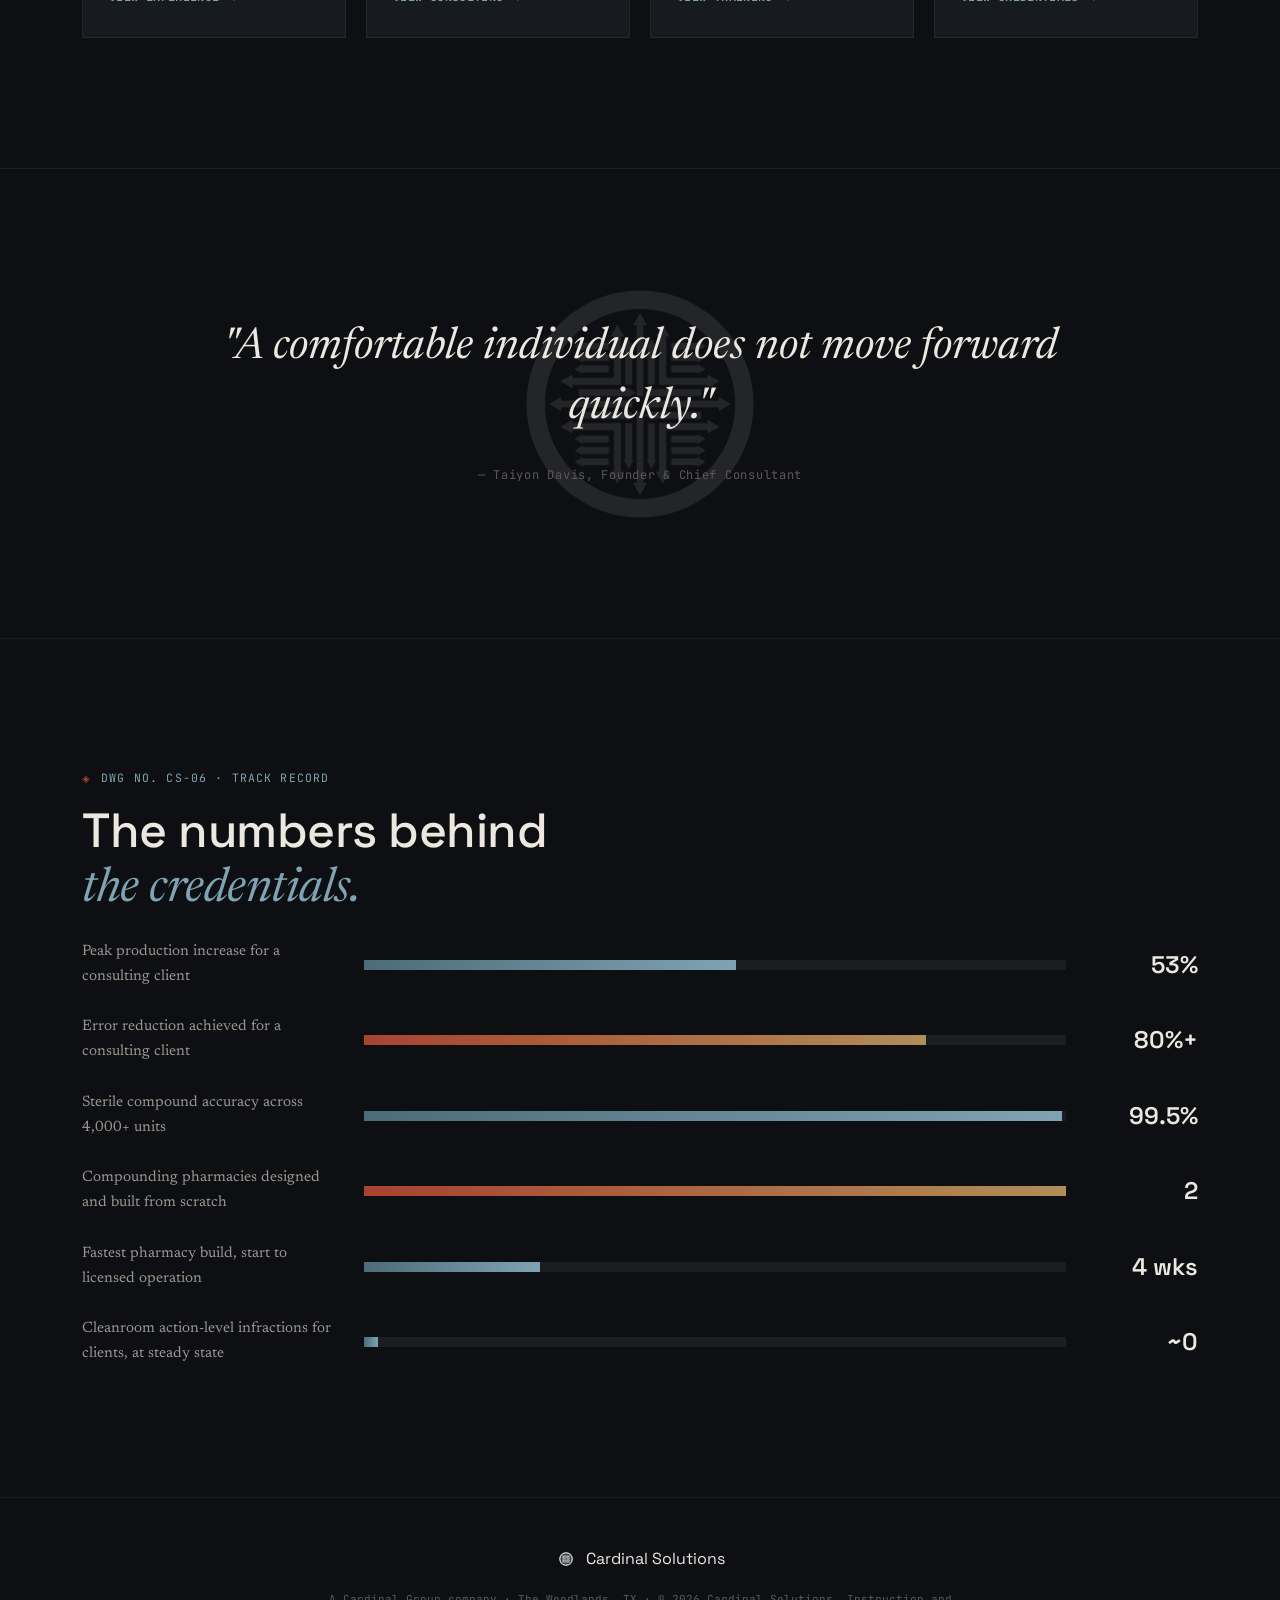
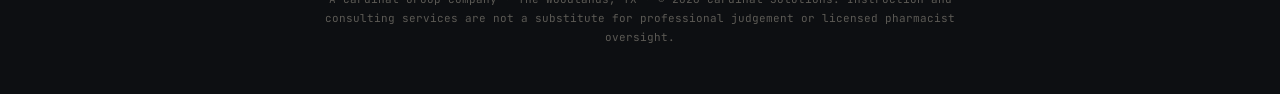
==== commit ce2550d6: "Remove 'his' from home page teaser copy" ====
--- a/index.html
+++ b/index.html
@@ -64,7 +64,7 @@
   <div class="section-inner">
     <p class="eyebrow reveal">Dwg No. CS&#8209;00 · Explore Cardinal Solutions</p>
     <h2 class="section-title reveal">Everything about how<br><em>Cardinal Solutions works.</em></h2>
-    <p class="section-lede reveal">A closer look at his experience, consulting programs, training, and credentials.</p>
+    <p class="section-lede reveal">A closer look at experience, consulting programs, training, and credentials.</p>
     <div class="teaser-grid">
       <div class="teaser-card reveal">
         <span class="teaser-num">CS&#8209;02</span>
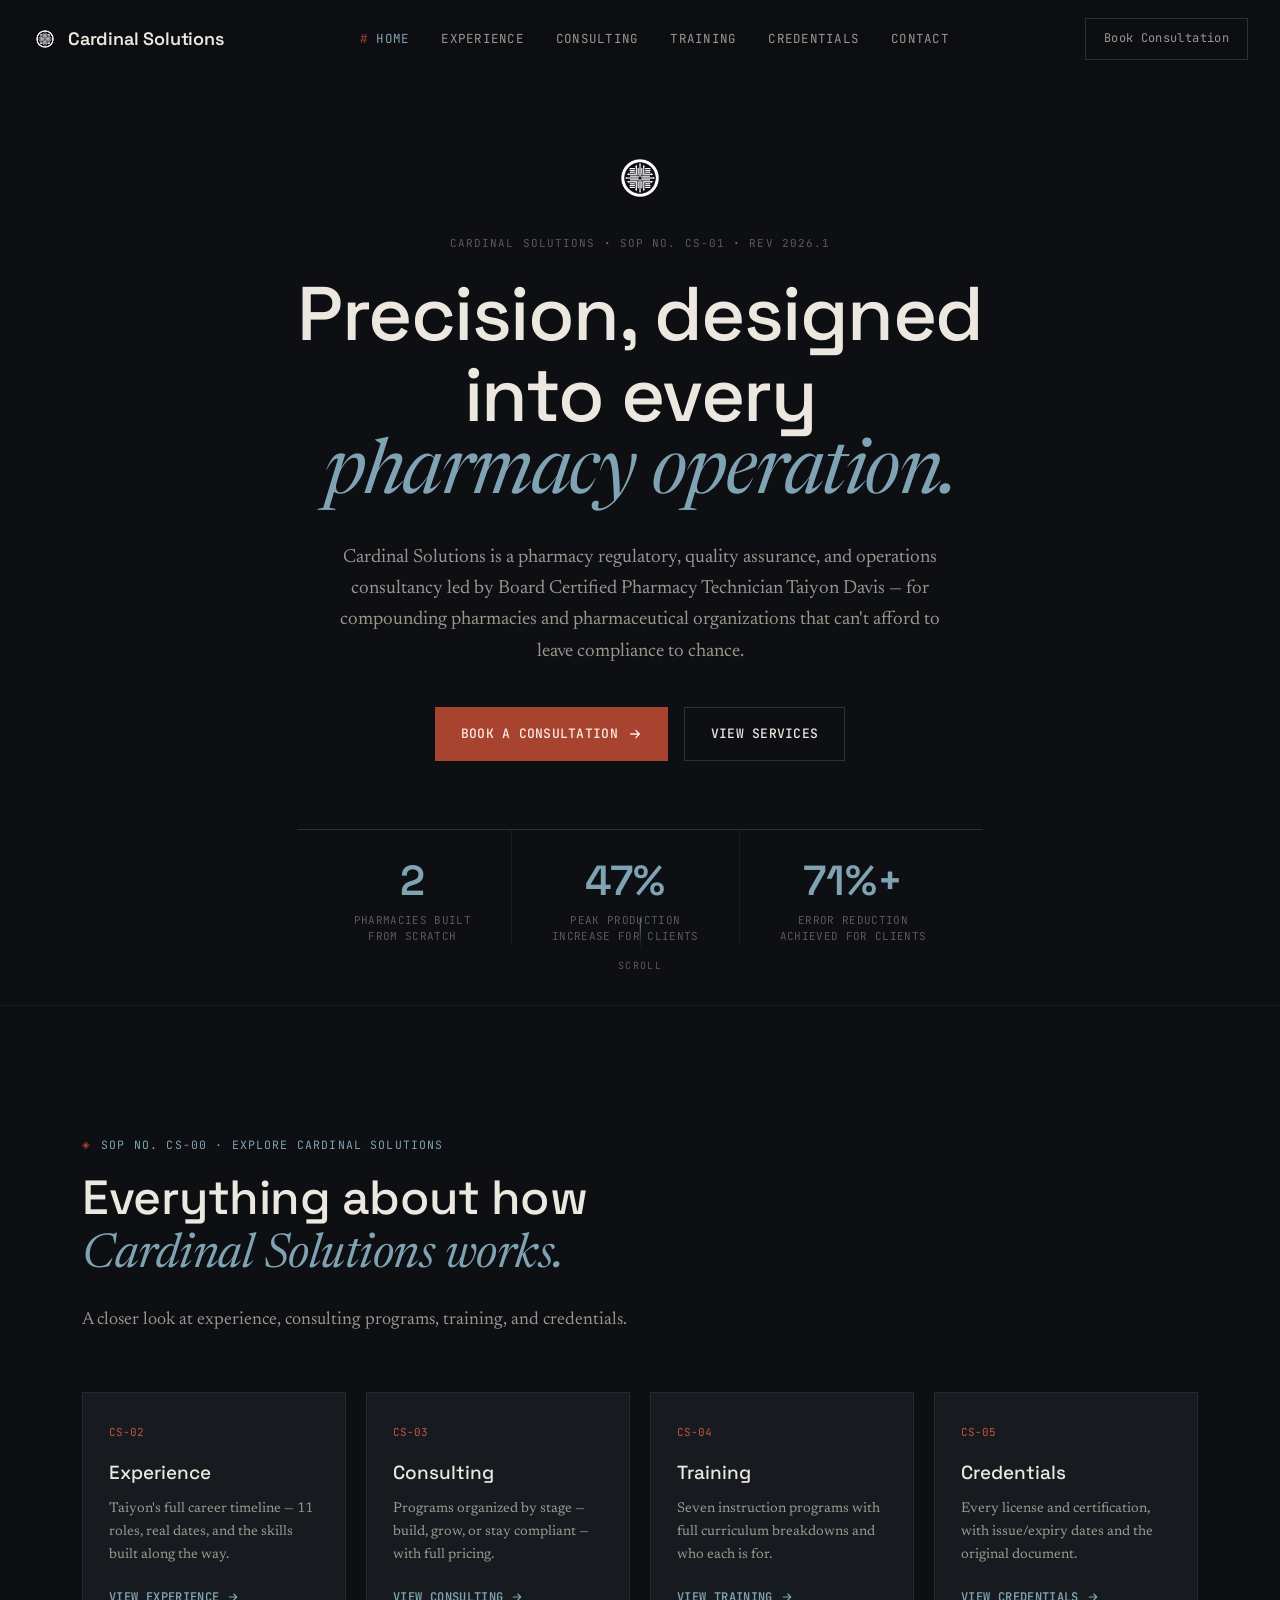
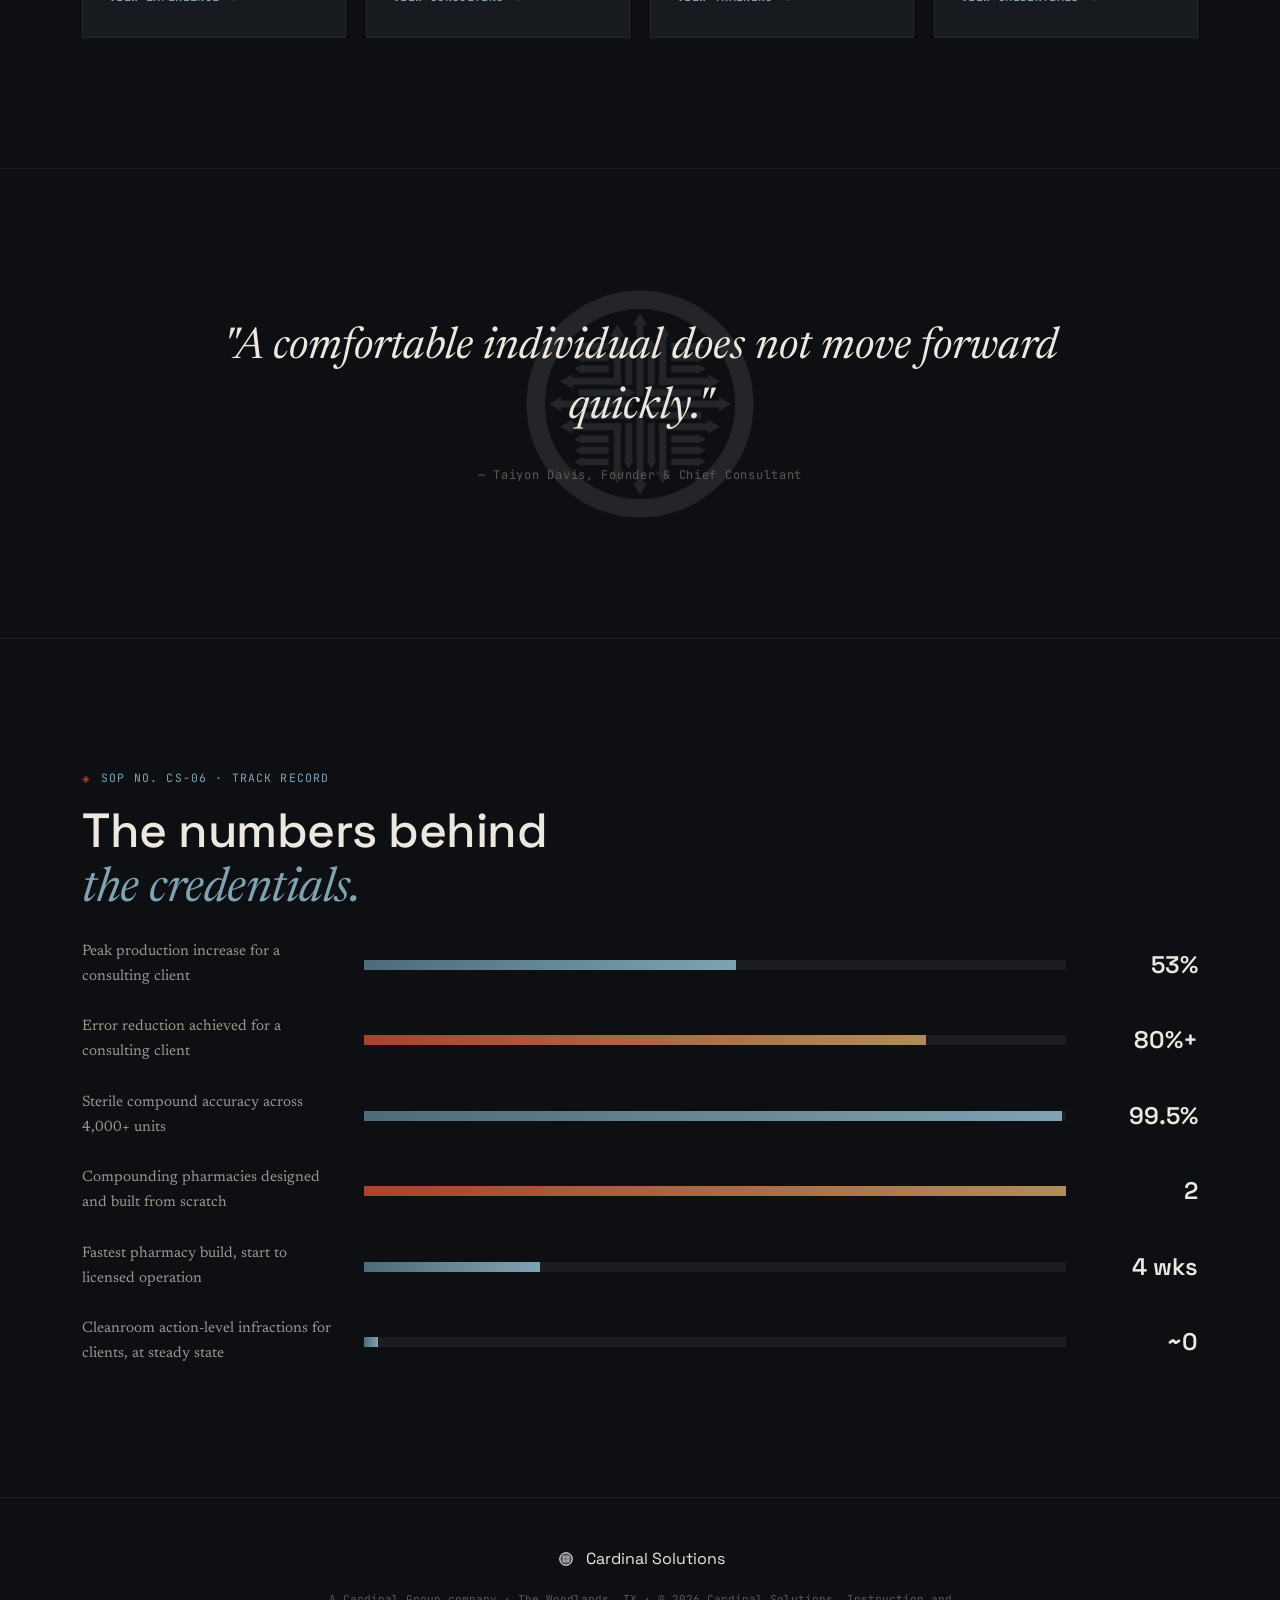
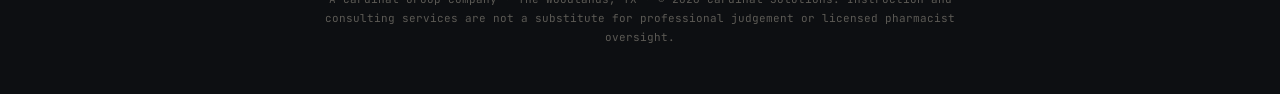
==== commit 9c7046d6: "Replace drafting DWG NO. notation with SOP No. — recognizable to the pharmacy audience" ====
--- a/index.html
+++ b/index.html
@@ -33,7 +33,7 @@
 <section class="hero" id="top">
   <div class="hero-inner">
     <img src="assets/brand/logo.png" alt="Cardinal Solutions" class="hero-logo reveal">
-    <p class="hero-dwgnum reveal">Cardinal Solutions <b>·</b> Dwg No. CS&#8209;01 <b>·</b> Rev 2026.1</p>
+    <p class="hero-dwgnum reveal">Cardinal Solutions <b>·</b> SOP No. CS&#8209;01 <b>·</b> Rev 2026.1</p>
     <h1 class="hero-title">
       <span class="line reveal">Precision, designed</span>
       <span class="line reveal">into every</span>
@@ -62,7 +62,7 @@
 
 <section class="section" id="explore">
   <div class="section-inner">
-    <p class="eyebrow reveal">Dwg No. CS&#8209;00 · Explore Cardinal Solutions</p>
+    <p class="eyebrow reveal">SOP No. CS&#8209;00 · Explore Cardinal Solutions</p>
     <h2 class="section-title reveal">Everything about how<br><em>Cardinal Solutions works.</em></h2>
     <p class="section-lede reveal">A closer look at experience, consulting programs, training, and credentials.</p>
     <div class="teaser-grid">
@@ -102,7 +102,7 @@
 
 <section class="section results" id="results">
   <div class="section-inner">
-    <p class="eyebrow reveal">Dwg No. CS&#8209;06 · Track Record</p>
+    <p class="eyebrow reveal">SOP No. CS&#8209;06 · Track Record</p>
     <h2 class="section-title reveal">The numbers behind<br><em>the credentials.</em></h2>
     <div class="chart" id="resultsChart"></div>
   </div>
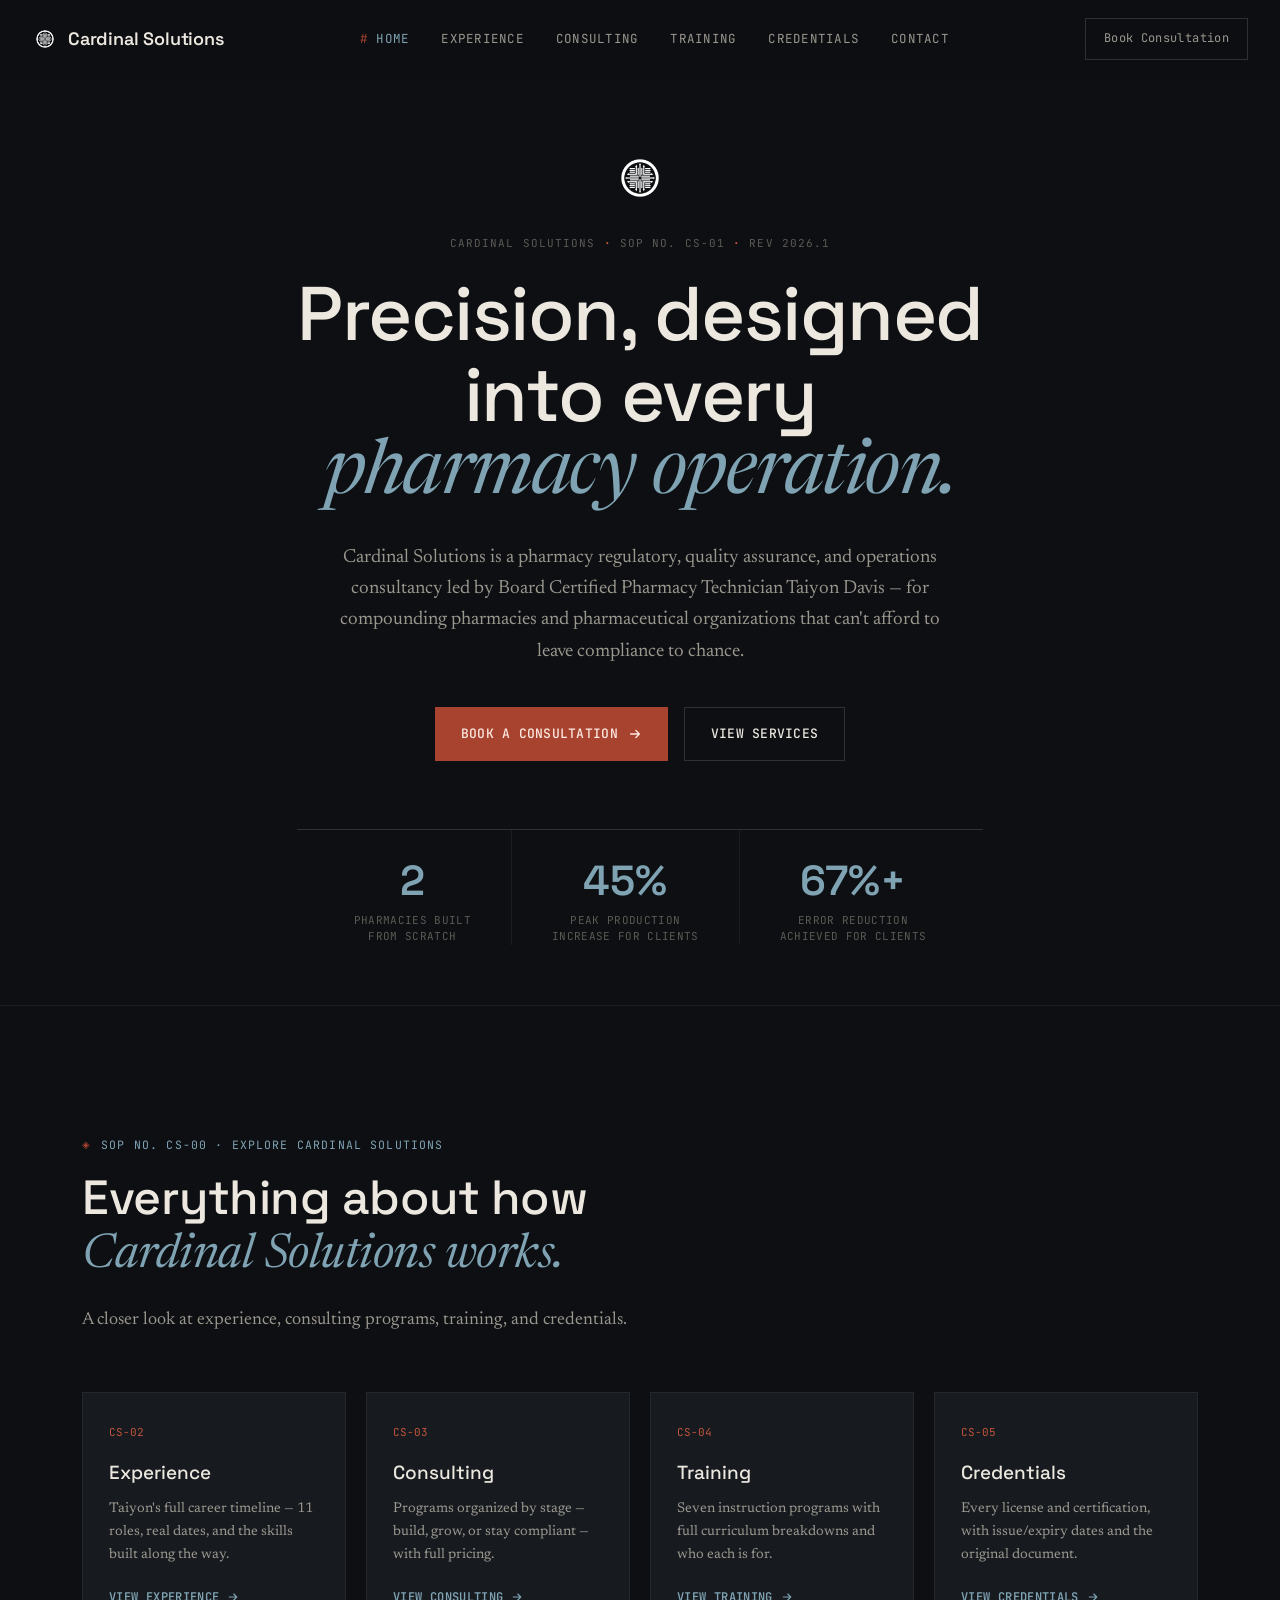
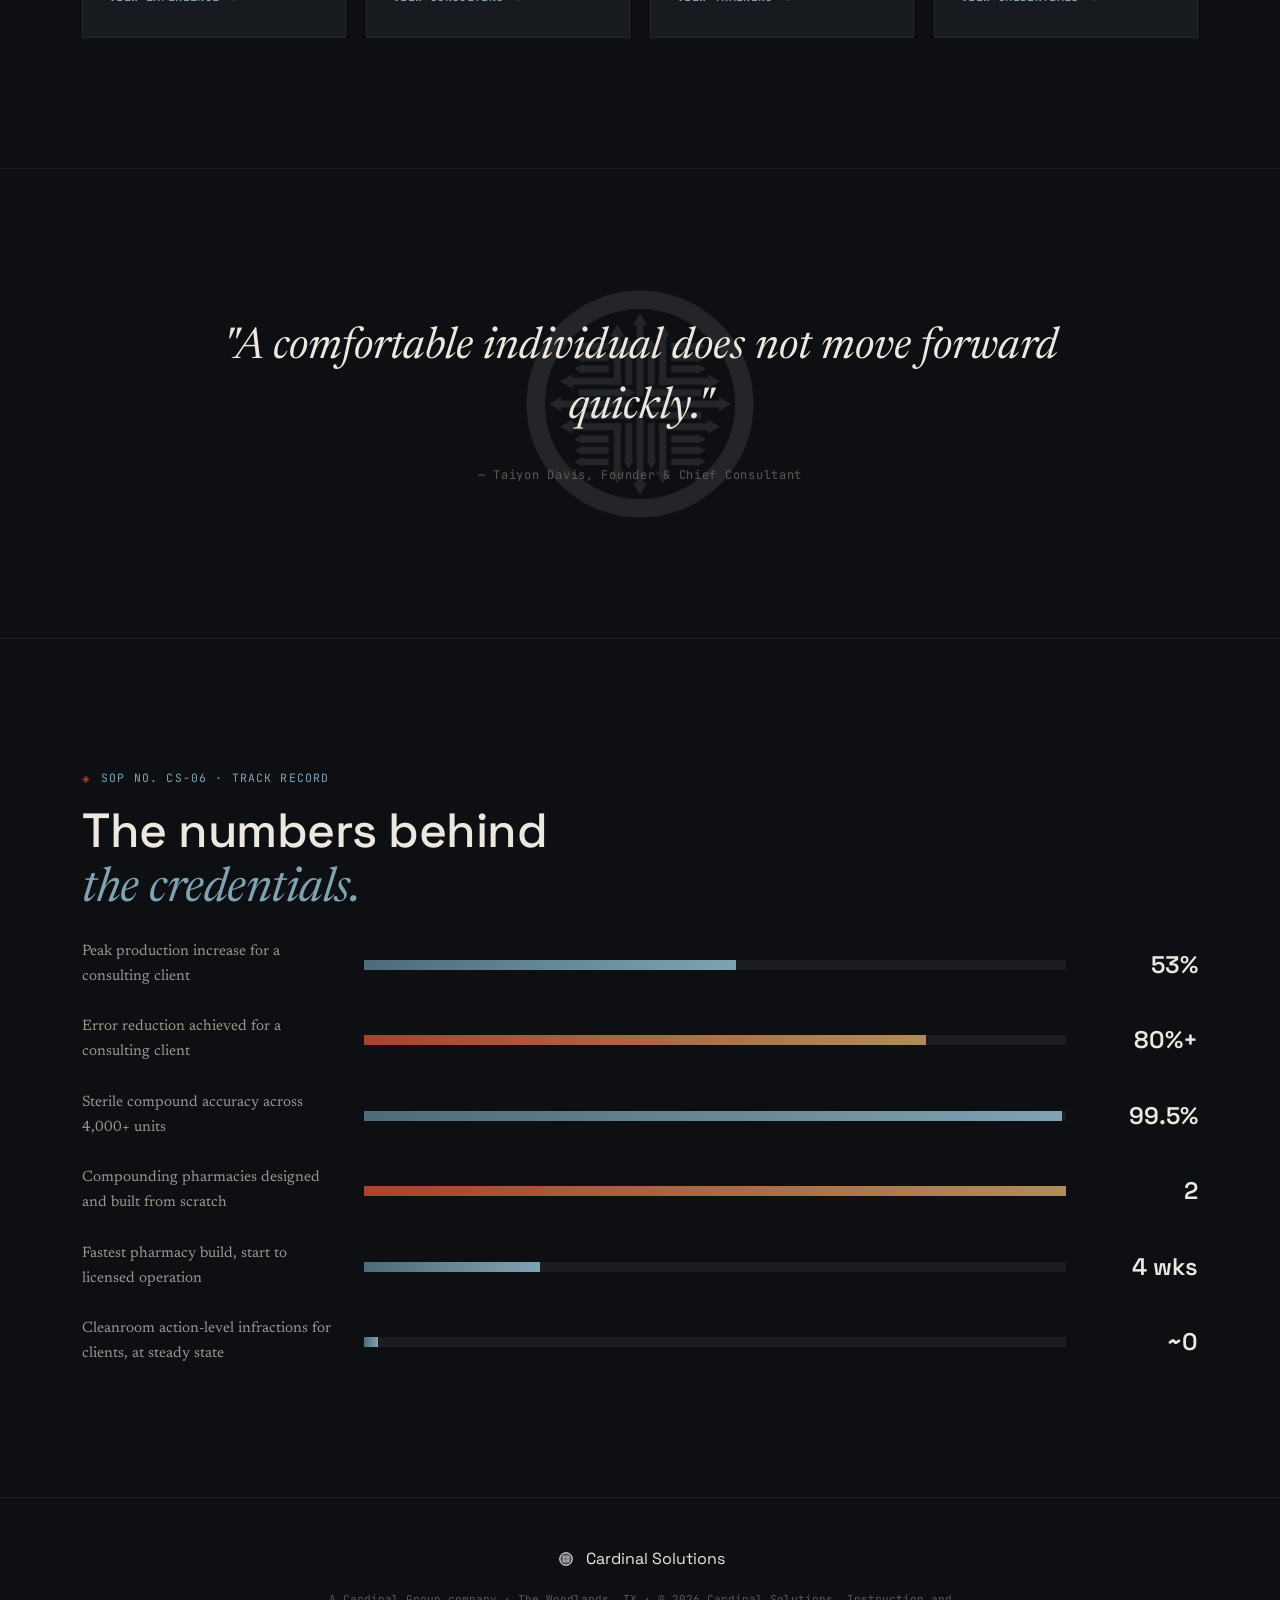
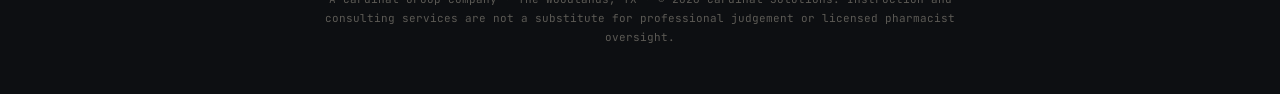
==== commit 1a210743: "Remove hero scroll-cue element entirely" ====
--- a/index.html
+++ b/index.html
@@ -57,7 +57,6 @@
       <div class="hero-stat"><span class="stat-num" data-count="80" data-suffix="%+">0</span><span class="stat-label">Error reduction<br>achieved for clients</span></div>
     </div>
   </div>
-  <div class="hero-scroll-cue"><span></span>Scroll</div>
 </section>
 
 <section class="section" id="explore">
--- a/styles.css
+++ b/styles.css
@@ -109,10 +109,6 @@
 .stat-num { font-family: var(--display); font-size: 42px; font-weight: 600; color: var(--blue); line-height: 1; }
 .stat-label { font-family: var(--mono); font-size: 11px; color: var(--text-faint); margin-top: 10px; line-height: 1.5; text-transform: uppercase; letter-spacing: 0.03em; }
 
-.hero-scroll-cue { position: absolute; bottom: 30px; left: 50%; transform: translateX(-50%); display: flex; flex-direction: column; align-items: center; gap: 10px; font-family: var(--mono); font-size: 10px; letter-spacing: 0.14em; color: var(--text-faint); text-transform: uppercase; }
-.hero-scroll-cue span { width: 1px; height: 30px; background: linear-gradient(var(--blue), transparent); animation: scrollPulse 2s infinite var(--ease); }
-@keyframes scrollPulse { 0%,100% { opacity: 0.25; } 50% { opacity: 1; } }
-
 /* ============ ABOUT ============ */
 .about-grid { display: grid; grid-template-columns: 1.3fr 1fr; gap: 80px; align-items: start; }
 .about-copy p { color: var(--text-dim); margin-bottom: 20px; font-size: 17px; }
@@ -283,6 +279,7 @@
 
 /* ============ RESPONSIVE ============ */
 @media (max-width: 900px) {
+  .hero-scroll-cue { display: none; }
   .about-grid, .contact-grid { grid-template-columns: 1fr; gap: 48px; }
   .flow-body { grid-template-columns: 1fr; gap: 10px; }
   .flow-price { text-align: left; border-left: none; padding-left: 0; border-top: 1px dashed var(--line-bright); padding-top: 12px; }
